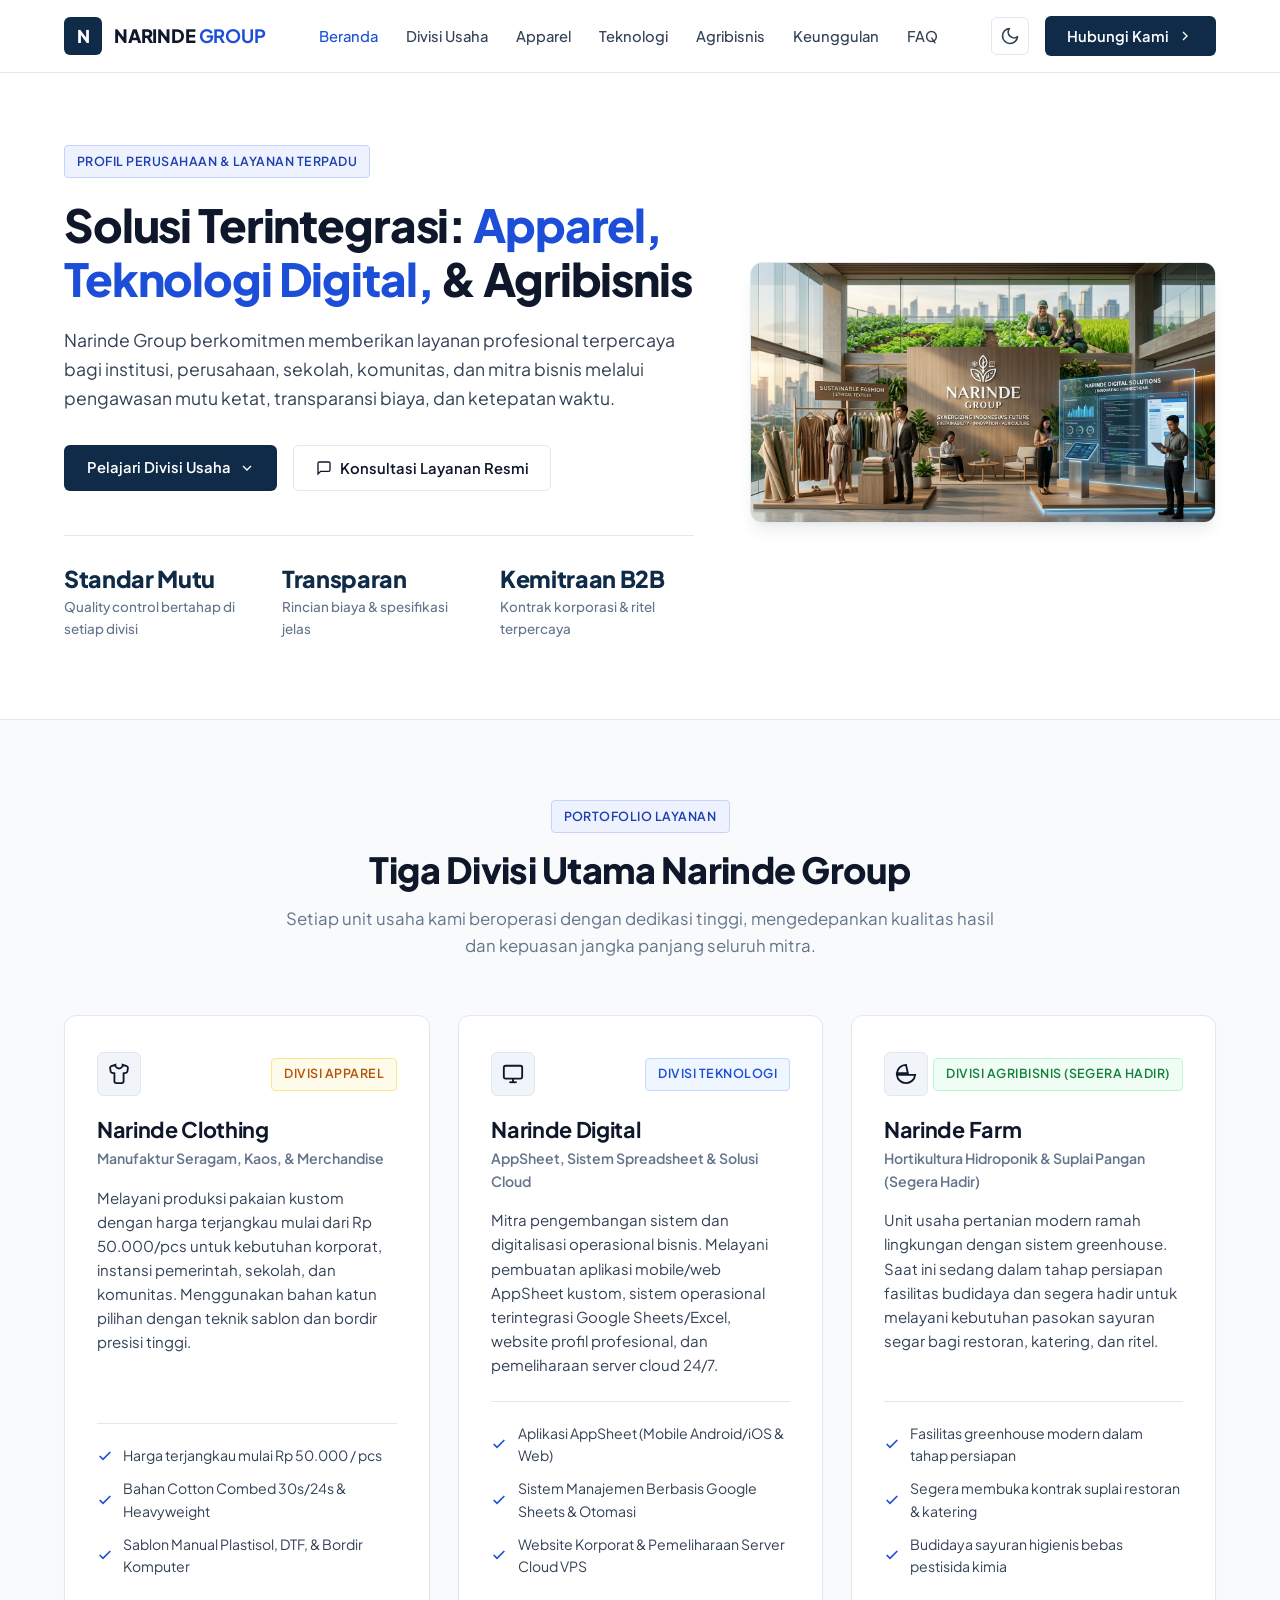
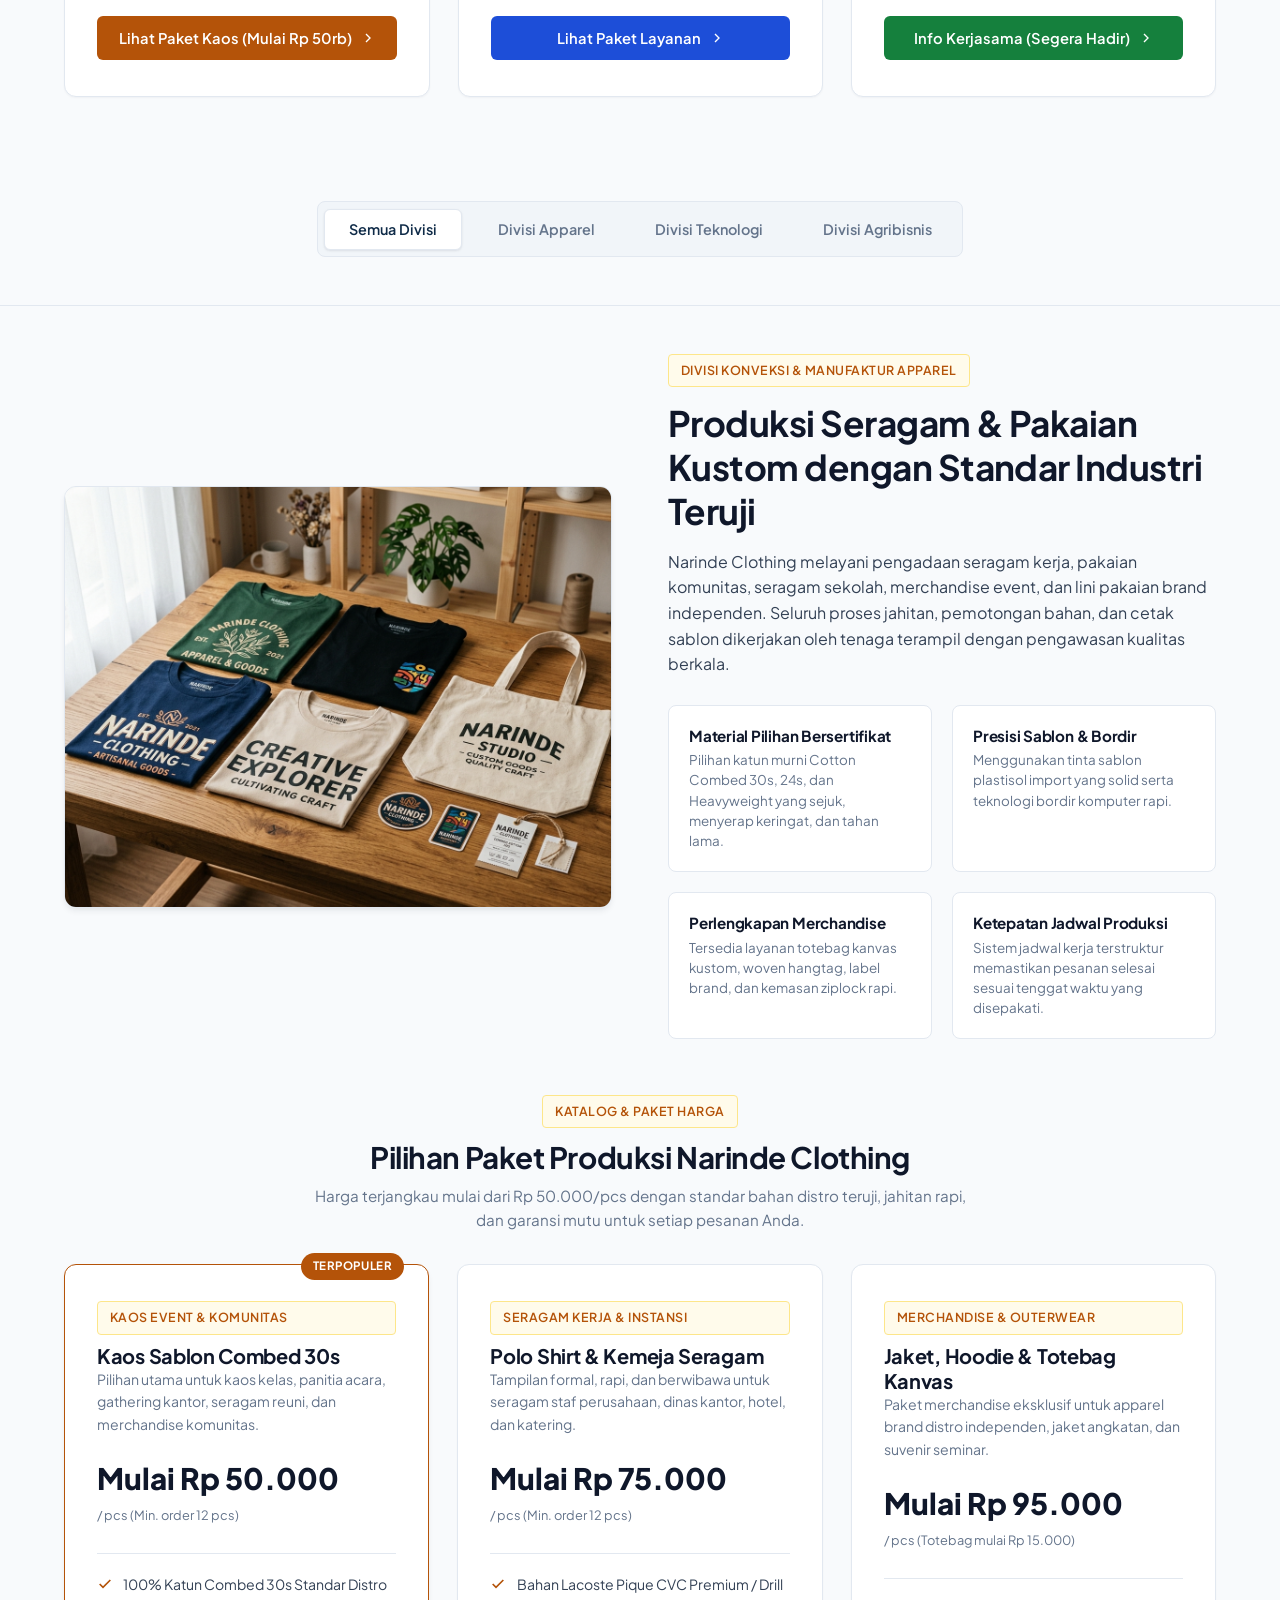
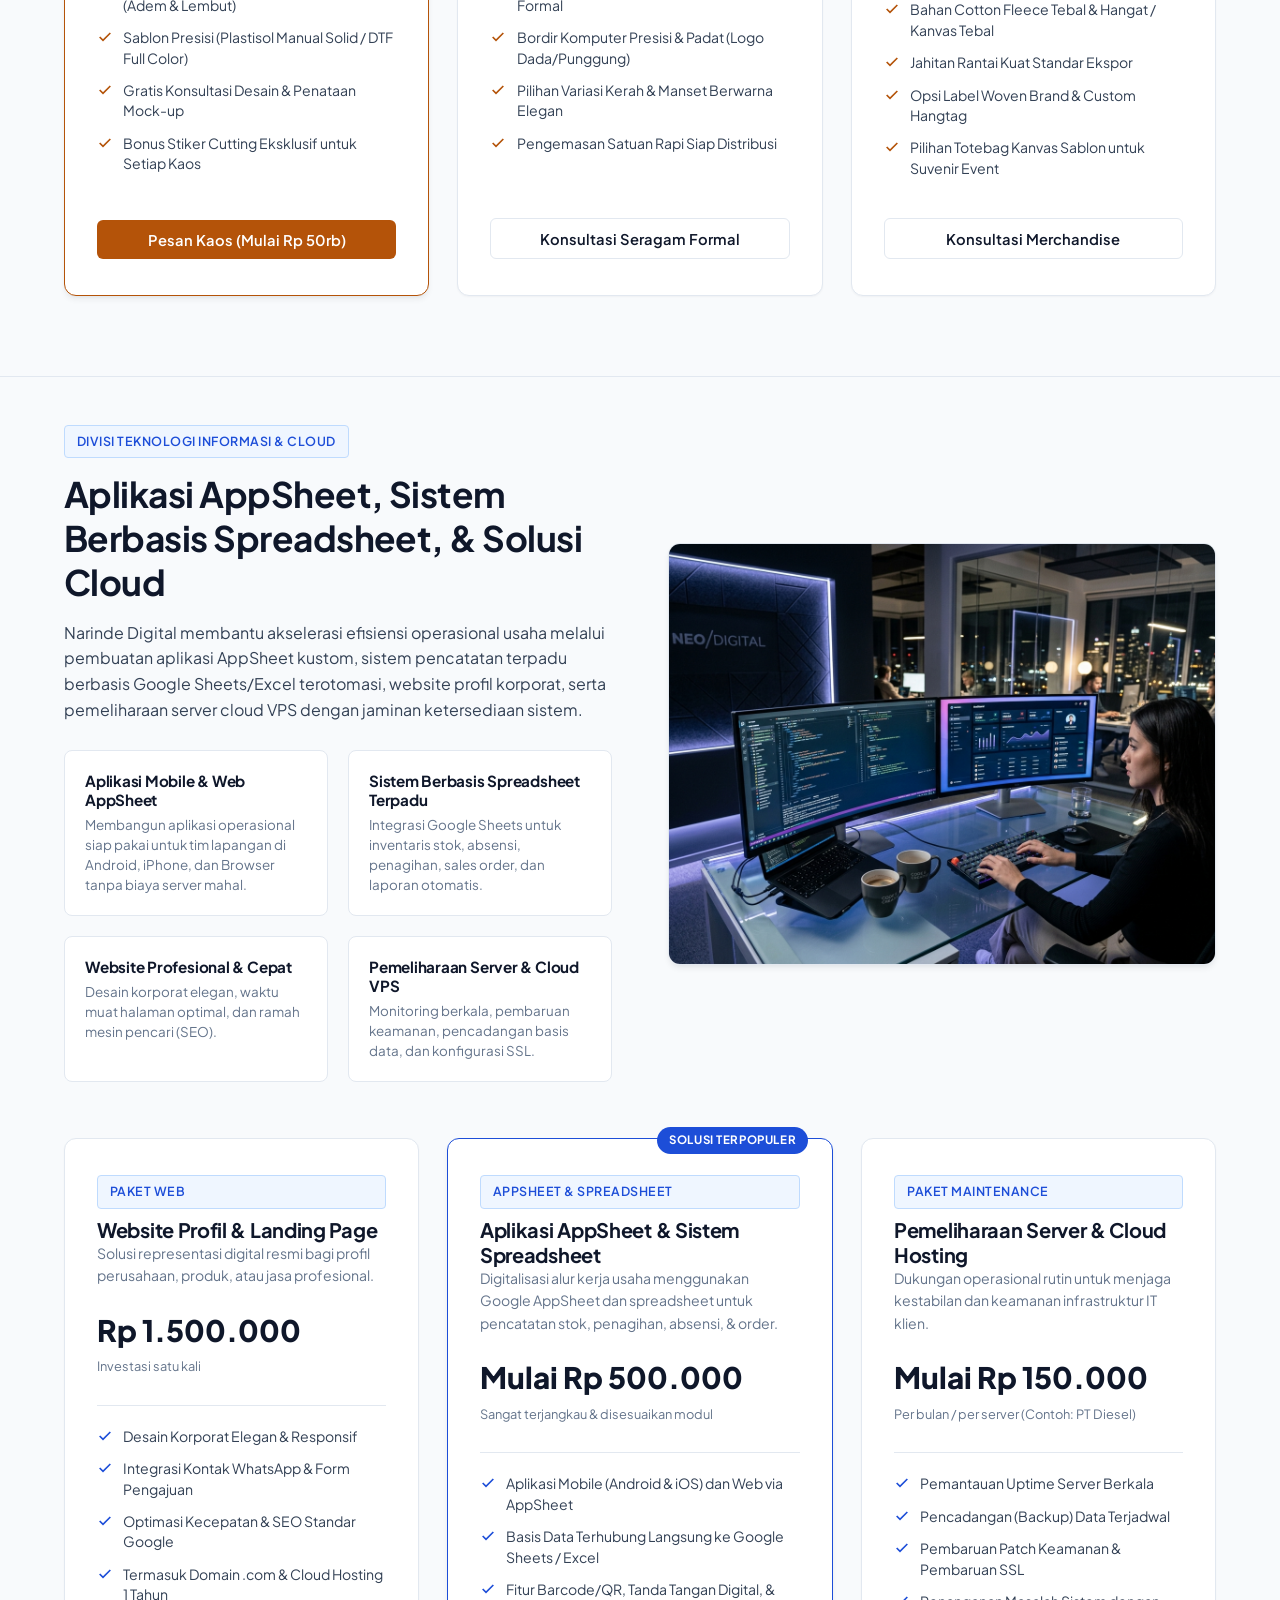
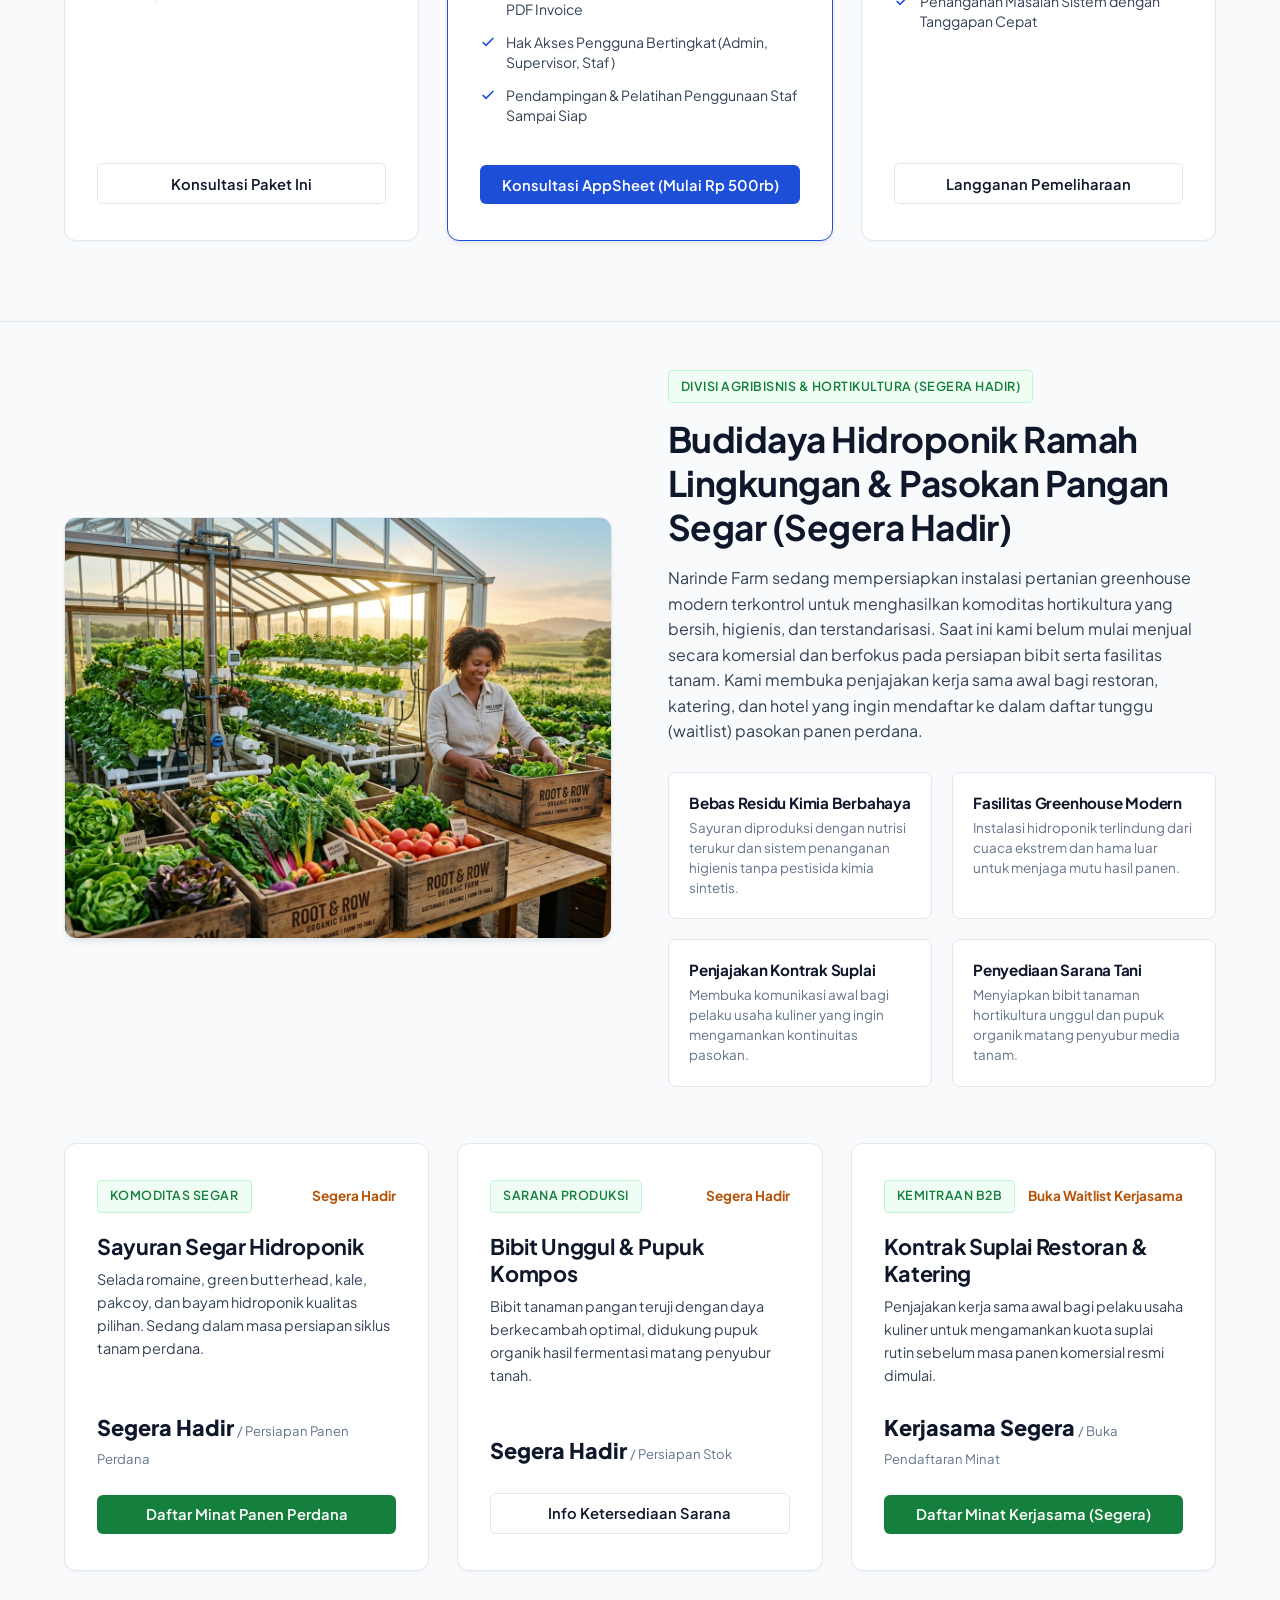
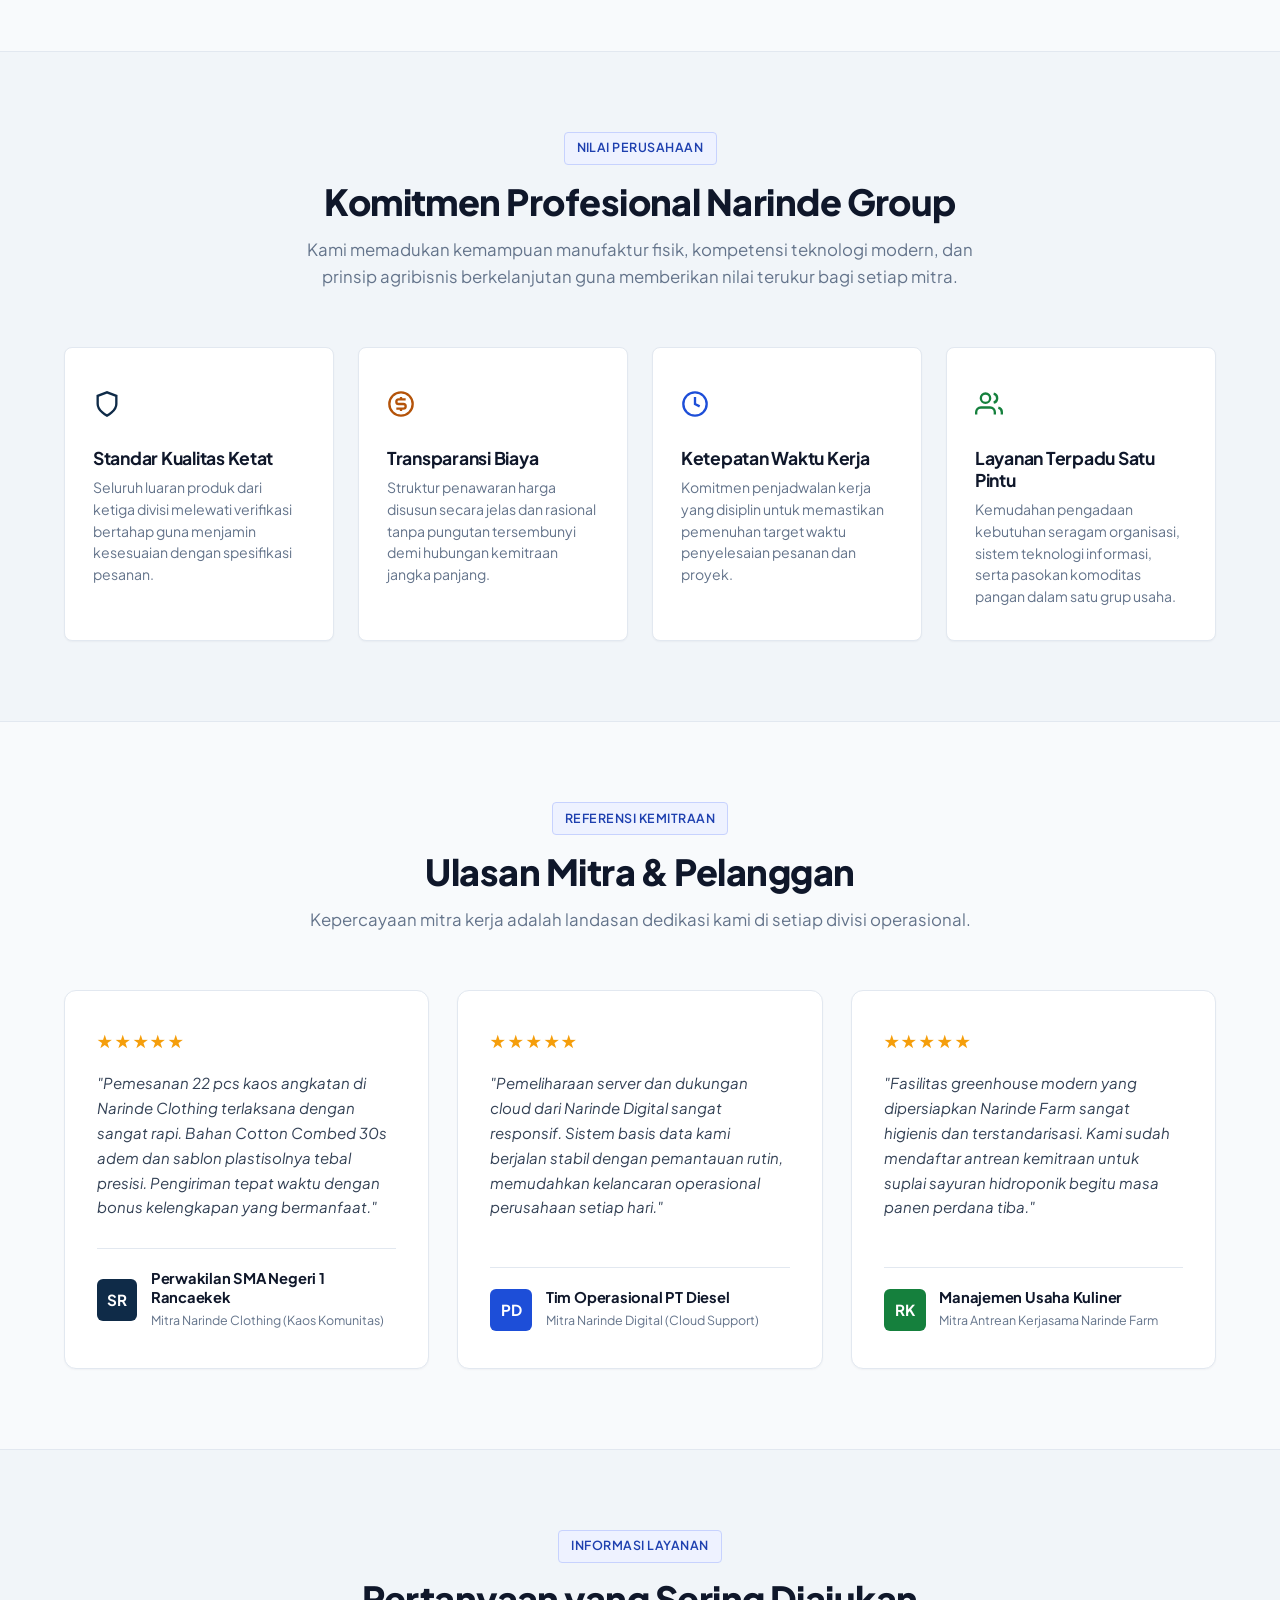
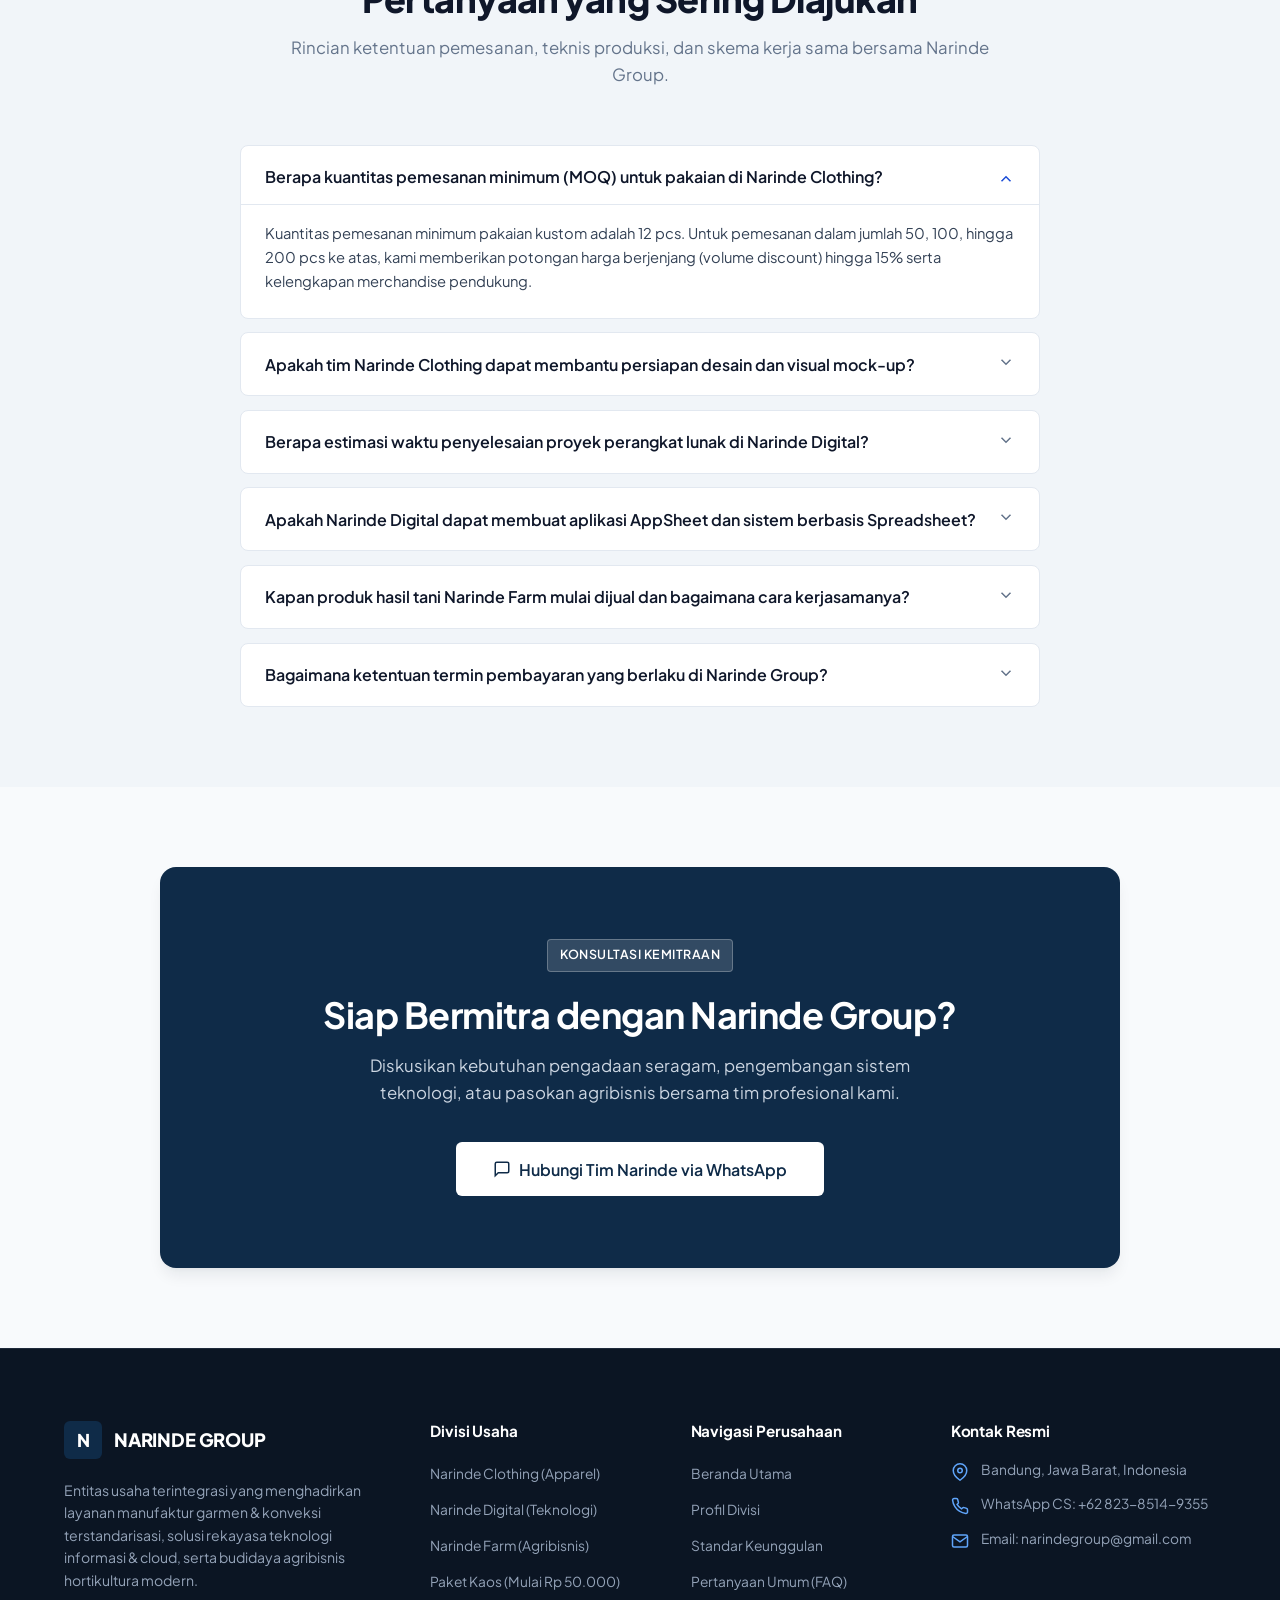
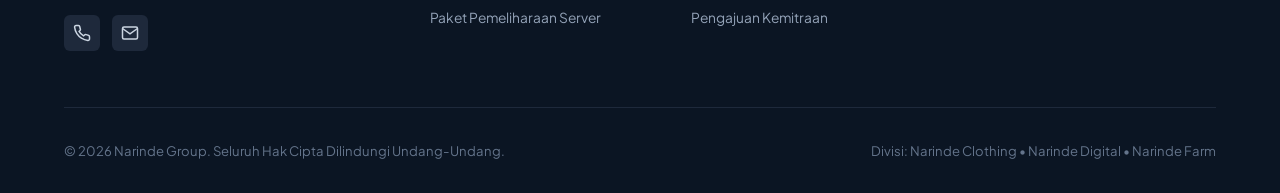
==== index.html @ 4ddf11f2 "feat: initial commit landing page Narinde Group" ====
<!DOCTYPE html>
<html lang="id" data-theme="light">
<head>
  <meta charset="UTF-8">
  <meta name="viewport" content="width=device-width, initial-scale=1.0">
  <title>Narinde Group | Solusi Terpadu Apparel, Teknologi Digital, & Agribisnis</title>
  
  <!-- SEO & OpenGraph Meta Tags -->
  <meta name="description" content="Narinde Group - Perusahaan terpadu yang bergerak di bidang manufaktur konveksi & garmen (Narinde Clothing), layanan teknologi informasi & cloud maintenance (Narinde Digital), serta komoditas agribisnis hasil tani berkualitas (Narinde Farm).">
  <meta name="keywords" content="Narinde Group, Narinde Clothing, Narinde Digital, Narinde Farm, Konveksi Bandung, Sablon Kaos, Website Development, Cloud Support, Hasil Tani Organik, Hidroponik">
  <meta name="author" content="Narinde Group">
  <meta property="og:title" content="Narinde Group | Profil Perusahaan & Layanan Terintegrasi">
  <meta property="og:description" content="Standar produksi pakaian kustom terpercaya, solusi teknologi digital handal, dan komoditas hasil tani segar dalam satu ekosistem profesional.">
  <meta property="og:image" content="assets/hero-banner.jpg">
  <meta property="og:type" content="website">

  <!-- Google Fonts: Plus Jakarta Sans -->
  <link rel="preconnect" href="https://fonts.googleapis.com">
  <link rel="preconnect" href="https://fonts.gstatic.com" crossorigin>
  <link href="https://fonts.googleapis.com/css2?family=Plus+Jakarta+Sans:wght@400;500;600;700;800&display=swap" rel="stylesheet">

  <!-- Core Stylesheet -->
  <link rel="stylesheet" href="style.css">
</head>
<body>

  <!-- ================= NAVBAR ================= -->
  <header class="navbar" id="navbar">
    <div class="container navbar-container">
      <a href="#hero" class="brand-logo" id="nav-brand">
        <div class="brand-icon">N</div>
        <span>NARINDE <span>GROUP</span></span>
      </a>

      <nav>
        <ul class="nav-links" id="navLinks">
          <li><a href="#hero" class="nav-link active">Beranda</a></li>
          <li><a href="#pillars" class="nav-link">Divisi Usaha</a></li>
          <li><a href="#section-clothing" class="nav-link">Apparel</a></li>
          <li><a href="#section-digital" class="nav-link">Teknologi</a></li>
          <li><a href="#section-farm" class="nav-link">Agribisnis</a></li>
          <li><a href="#why-us" class="nav-link">Keunggulan</a></li>
          <li><a href="#faq" class="nav-link">FAQ</a></li>
        </ul>
      </nav>

      <div class="nav-actions">
        <button class="theme-toggle-btn" id="themeToggleBtn" aria-label="Toggle Theme" title="Ganti Tema Tampilan">
          <svg width="18" height="18" viewBox="0 0 24 24" fill="none" stroke="currentColor" stroke-width="2" stroke-linecap="round" stroke-linejoin="round"><path d="M21 12.79A9 9 0 1 1 11.21 3 7 7 0 0 0 21 12.79z"/></svg>
        </button>
        <button class="btn btn-primary btn-open-inquiry" data-division="all" id="btnNavInquiry">
          <span>Hubungi Kami</span>
          <svg width="16" height="16" viewBox="0 0 24 24" fill="none" stroke="currentColor" stroke-width="2"><polyline points="9 18 15 12 9 6"/></svg>
        </button>
        <button class="mobile-toggle" id="mobileToggle" aria-label="Menu Mobile">
          <svg width="24" height="24" viewBox="0 0 24 24" fill="none" stroke="currentColor" stroke-width="2"><line x1="3" y1="12" x2="21" y2="12"/><line x1="3" y1="6" x2="21" y2="6"/><line x1="3" y1="18" x2="21" y2="18"/></svg>
        </button>
      </div>
    </div>
  </header>

  <!-- ================= HERO SECTION ================= -->
  <section class="hero" id="hero">
    <div class="container hero-grid">
      <div class="hero-content">
        <div class="hero-badge-wrap">
          <span class="badge badge-primary">
            Profil Perusahaan & Layanan Terpadu
          </span>
        </div>
        <h1 class="hero-title">
          Solusi Terintegrasi: <span>Apparel, Teknologi Digital,</span> & Agribisnis
        </h1>
        <p class="hero-desc">
          Narinde Group berkomitmen memberikan layanan profesional terpercaya bagi institusi, perusahaan, sekolah, komunitas, dan mitra bisnis melalui pengawasan mutu ketat, transparansi biaya, dan ketepatan waktu.
        </p>

        <div class="hero-cta-group">
          <a href="#pillars" class="btn btn-primary" id="btnHeroExplore">
            <span>Pelajari Divisi Usaha</span>
            <svg width="16" height="16" viewBox="0 0 24 24" fill="none" stroke="currentColor" stroke-width="2"><polyline points="6 9 12 15 18 9"/></svg>
          </a>
          <button class="btn btn-outline btn-open-inquiry" data-division="all" id="btnHeroConsult">
            <svg width="16" height="16" viewBox="0 0 24 24" fill="none" stroke="currentColor" stroke-width="2"><path d="M21 15a2 2 0 0 1-2 2H7l-4 4V5a2 2 0 0 1 2-2h14a2 2 0 0 1 2 2z"/></svg>
            <span>Konsultasi Layanan Resmi</span>
          </button>
        </div>

        <div class="hero-stats">
          <div class="stat-item">
            <h4>Standar Mutu</h4>
            <p>Quality control bertahap di setiap divisi</p>
          </div>
          <div class="stat-item">
            <h4>Transparan</h4>
            <p>Rincian biaya & spesifikasi jelas</p>
          </div>
          <div class="stat-item">
            <h4>Kemitraan B2B</h4>
            <p>Kontrak korporasi & ritel terpercaya</p>
          </div>
        </div>
      </div>

      <div class="hero-media">
        <div class="hero-image-card">
          <img src="assets/hero-banner.jpg" alt="Narinde Group Unified Enterprise" loading="eager" id="heroBannerImg">
        </div>
      </div>
    </div>
  </section>

  <!-- ================= 3 PILLARS OVERVIEW ================= -->
  <section class="section" id="pillars">
    <div class="container">
      <div class="section-header">
        <div class="section-tag">
          <span class="badge badge-primary">Portofolio Layanan</span>
        </div>
        <h2 class="section-title">Tiga Divisi Utama Narinde Group</h2>
        <p class="section-desc">
          Setiap unit usaha kami beroperasi dengan dedikasi tinggi, mengedepankan kualitas hasil dan kepuasan jangka panjang seluruh mitra.
        </p>
      </div>

      <div class="pillars-grid">
        <!-- 1. Clothing -->
        <div class="pillar-card card-clothing">
          <div class="pillar-header">
            <div class="pillar-icon-box">
              <svg width="22" height="22" viewBox="0 0 24 24" fill="none" stroke="currentColor" stroke-width="2"><path d="M20.38 3.46L16 2a4 4 0 0 1-8 0L3.62 3.46a2 2 0 0 0-1.34 2.23l.58 3.5a2 2 0 0 0 1.63 1.66L7 11.3V20a2 2 0 0 0 2 2h6a2 2 0 0 0 2-2v-8.7l2.51-.45a2 2 0 0 0 1.63-1.66l.58-3.5a2 2 0 0 0-1.34-2.23z"/></svg>
            </div>
            <span class="badge badge-clothing">Divisi Apparel</span>
          </div>
          <h3 class="pillar-title">Narinde Clothing</h3>
          <p class="pillar-tagline">Manufaktur Seragam, Kaos, & Merchandise</p>
          <p class="pillar-desc">
            Melayani produksi pakaian kustom dengan harga terjangkau mulai dari Rp 50.000/pcs untuk kebutuhan korporat, instansi pemerintah, sekolah, dan komunitas. Menggunakan bahan katun pilihan dengan teknik sablon dan bordir presisi tinggi.
          </p>
          <ul class="pillar-highlights">
            <li>
              <svg width="16" height="16" viewBox="0 0 24 24" fill="none" stroke="currentColor" stroke-width="2.5"><polyline points="20 6 9 17 4 12"/></svg>
              <span>Harga terjangkau mulai Rp 50.000 / pcs</span>
            </li>
            <li>
              <svg width="16" height="16" viewBox="0 0 24 24" fill="none" stroke="currentColor" stroke-width="2.5"><polyline points="20 6 9 17 4 12"/></svg>
              <span>Bahan Cotton Combed 30s/24s & Heavyweight</span>
            </li>
            <li>
              <svg width="16" height="16" viewBox="0 0 24 24" fill="none" stroke="currentColor" stroke-width="2.5"><polyline points="20 6 9 17 4 12"/></svg>
              <span>Sablon Manual Plastisol, DTF, & Bordir Komputer</span>
            </li>
          </ul>
          <a href="#section-clothing" class="btn btn-clothing">
            <span>Lihat Paket Kaos (Mulai Rp 50rb)</span>
            <svg width="16" height="16" viewBox="0 0 24 24" fill="none" stroke="currentColor" stroke-width="2"><polyline points="9 18 15 12 9 6"/></svg>
          </a>
        </div>

        <!-- 2. Digital -->
        <div class="pillar-card card-digital">
          <div class="pillar-header">
            <div class="pillar-icon-box">
              <svg width="22" height="22" viewBox="0 0 24 24" fill="none" stroke="currentColor" stroke-width="2"><rect x="2" y="3" width="20" height="14" rx="2" ry="2"/><line x1="8" y1="21" x2="16" y2="21"/><line x1="12" y1="17" x2="12" y2="21"/></svg>
            </div>
            <span class="badge badge-digital">Divisi Teknologi</span>
          </div>
          <h3 class="pillar-title">Narinde Digital</h3>
          <p class="pillar-tagline">AppSheet, Sistem Spreadsheet & Solusi Cloud</p>
          <p class="pillar-desc">
            Mitra pengembangan sistem dan digitalisasi operasional bisnis. Melayani pembuatan aplikasi mobile/web AppSheet kustom, sistem operasional terintegrasi Google Sheets/Excel, website profil profesional, dan pemeliharaan server cloud 24/7.
          </p>
          <ul class="pillar-highlights">
            <li>
              <svg width="16" height="16" viewBox="0 0 24 24" fill="none" stroke="currentColor" stroke-width="2.5"><polyline points="20 6 9 17 4 12"/></svg>
              <span>Aplikasi AppSheet (Mobile Android/iOS & Web)</span>
            </li>
            <li>
              <svg width="16" height="16" viewBox="0 0 24 24" fill="none" stroke="currentColor" stroke-width="2.5"><polyline points="20 6 9 17 4 12"/></svg>
              <span>Sistem Manajemen Berbasis Google Sheets & Otomasi</span>
            </li>
            <li>
              <svg width="16" height="16" viewBox="0 0 24 24" fill="none" stroke="currentColor" stroke-width="2.5"><polyline points="20 6 9 17 4 12"/></svg>
              <span>Website Korporat & Pemeliharaan Server Cloud VPS</span>
            </li>
          </ul>
          <a href="#section-digital" class="btn btn-digital">
            <span>Lihat Paket Layanan</span>
            <svg width="16" height="16" viewBox="0 0 24 24" fill="none" stroke="currentColor" stroke-width="2"><polyline points="9 18 15 12 9 6"/></svg>
          </a>
        </div>

        <!-- 3. Farm -->
        <div class="pillar-card card-farm">
          <div class="pillar-header">
            <div class="pillar-icon-box">
              <svg width="22" height="22" viewBox="0 0 24 24" fill="none" stroke="currentColor" stroke-width="2"><path d="M12 2a10 10 0 0 0-9.95 9h11.95L12 2z"/><path d="M2.05 13a10 10 0 0 0 19.9 0H2.05z"/></svg>
            </div>
            <span class="badge badge-farm">Divisi Agribisnis (Segera Hadir)</span>
          </div>
          <h3 class="pillar-title">Narinde Farm</h3>
          <p class="pillar-tagline">Hortikultura Hidroponik & Suplai Pangan (Segera Hadir)</p>
          <p class="pillar-desc">
            Unit usaha pertanian modern ramah lingkungan dengan sistem greenhouse. Saat ini sedang dalam tahap persiapan fasilitas budidaya dan segera hadir untuk melayani kebutuhan pasokan sayuran segar bagi restoran, katering, dan ritel.
          </p>
          <ul class="pillar-highlights">
            <li>
              <svg width="16" height="16" viewBox="0 0 24 24" fill="none" stroke="currentColor" stroke-width="2.5"><polyline points="20 6 9 17 4 12"/></svg>
              <span>Fasilitas greenhouse modern dalam tahap persiapan</span>
            </li>
            <li>
              <svg width="16" height="16" viewBox="0 0 24 24" fill="none" stroke="currentColor" stroke-width="2.5"><polyline points="20 6 9 17 4 12"/></svg>
              <span>Segera membuka kontrak suplai restoran & katering</span>
            </li>
            <li>
              <svg width="16" height="16" viewBox="0 0 24 24" fill="none" stroke="currentColor" stroke-width="2.5"><polyline points="20 6 9 17 4 12"/></svg>
              <span>Budidaya sayuran higienis bebas pestisida kimia</span>
            </li>
          </ul>
          <a href="#section-farm" class="btn btn-farm">
            <span>Info Kerjasama (Segera Hadir)</span>
            <svg width="16" height="16" viewBox="0 0 24 24" fill="none" stroke="currentColor" stroke-width="2"><polyline points="9 18 15 12 9 6"/></svg>
          </a>
        </div>
      </div>
    </div>
  </section>

  <!-- ================= DIVISION TABS ================= -->
  <div class="container">
    <div class="tabs-control">
      <button class="tab-btn active" data-target="all">
        Semua Divisi
      </button>
      <button class="tab-btn" data-target="clothing">
        Divisi Apparel
      </button>
      <button class="tab-btn" data-target="digital">
        Divisi Teknologi
      </button>
      <button class="tab-btn" data-target="farm">
        Divisi Agribisnis
      </button>
    </div>
  </div>

  <!-- ================= 1. DETAIL NARINDE CLOTHING ================= -->
  <section class="division-section" id="section-clothing">
    <div class="container">
      <div class="division-grid">
        <div class="division-visual">
          <img src="assets/clothing-showcase.jpg" alt="Workshop Produksi Narinde Clothing" id="clothingShowcaseImg">
        </div>

        <div class="division-text">
          <span class="badge badge-clothing">Divisi Konveksi & Manufaktur Apparel</span>
          <h2>Produksi Seragam & Pakaian Kustom dengan Standar Industri Teruji</h2>
          <p>
            Narinde Clothing melayani pengadaan seragam kerja, pakaian komunitas, seragam sekolah, merchandise event, dan lini pakaian brand independen. Seluruh proses jahitan, pemotongan bahan, dan cetak sablon dikerjakan oleh tenaga terampil dengan pengawasan kualitas berkala.
          </p>

          <div class="feature-list">
            <div class="feature-box">
              <h5>Material Pilihan Bersertifikat</h5>
              <p>Pilihan katun murni Cotton Combed 30s, 24s, dan Heavyweight yang sejuk, menyerap keringat, dan tahan lama.</p>
            </div>
            <div class="feature-box">
              <h5>Presisi Sablon & Bordir</h5>
              <p>Menggunakan tinta sablon plastisol import yang solid serta teknologi bordir komputer rapi.</p>
            </div>
            <div class="feature-box">
              <h5>Perlengkapan Merchandise</h5>
              <p>Tersedia layanan totebag kanvas kustom, woven hangtag, label brand, dan kemasan ziplock rapi.</p>
            </div>
            <div class="feature-box">
              <h5>Ketepatan Jadwal Produksi</h5>
              <p>Sistem jadwal kerja terstruktur memastikan pesanan selesai sesuai tenggat waktu yang disepakati.</p>
            </div>
          </div>
        </div>
      </div>

      <!-- CLOTHING PACKAGES (STARTING FROM 50RB) -->
      <div style="text-align: center; max-width: 680px; margin: 3rem auto 2rem;">
        <span class="badge badge-clothing">Katalog & Paket Harga</span>
        <h3 style="font-size: 1.85rem; margin: 0.65rem 0 0.5rem;">Pilihan Paket Produksi Narinde Clothing</h3>
        <p style="color: var(--text-muted); font-size: 0.95rem;">
          Harga terjangkau mulai dari Rp 50.000/pcs dengan standar bahan distro teruji, jahitan rapi, dan garansi mutu untuk setiap pesanan Anda.
        </p>
      </div>

      <div class="clothing-grid">
        <!-- Paket 1: Kaos Sablon Acara & Komunitas (MULAI 50RB) -->
        <div class="clothing-card popular">
          <div class="clothing-tag">Terpopuler</div>
          <span class="badge badge-clothing">Kaos Event & Komunitas</span>
          <h4 style="font-size: 1.25rem; margin-top: 0.5rem;">Kaos Sablon Combed 30s</h4>
          <p style="font-size: 0.88rem; color: var(--text-muted);">Pilihan utama untuk kaos kelas, panitia acara, gathering kantor, seragam reuni, dan merchandise komunitas.</p>
          <div class="clothing-price">Mulai Rp 50.000</div>
          <span style="font-size: 0.8rem; color: var(--text-muted);">/ pcs (Min. order 12 pcs)</span>
          <ul>
            <li><svg width="16" height="16" viewBox="0 0 24 24" fill="none" stroke="currentColor" stroke-width="2.5"><polyline points="20 6 9 17 4 12"/></svg> 100% Katun Combed 30s Standar Distro (Adem & Lembut)</li>
            <li><svg width="16" height="16" viewBox="0 0 24 24" fill="none" stroke="currentColor" stroke-width="2.5"><polyline points="20 6 9 17 4 12"/></svg> Sablon Presisi (Plastisol Manual Solid / DTF Full Color)</li>
            <li><svg width="16" height="16" viewBox="0 0 24 24" fill="none" stroke="currentColor" stroke-width="2.5"><polyline points="20 6 9 17 4 12"/></svg> Gratis Konsultasi Desain & Penataan Mock-up</li>
            <li><svg width="16" height="16" viewBox="0 0 24 24" fill="none" stroke="currentColor" stroke-width="2.5"><polyline points="20 6 9 17 4 12"/></svg> Bonus Stiker Cutting Eksklusif untuk Setiap Kaos</li>
          </ul>
          <button class="btn btn-clothing btn-open-inquiry" data-division="clothing" style="width: 100%;">
            <span>Pesan Kaos (Mulai Rp 50rb)</span>
          </button>
        </div>

        <!-- Paket 2: Polo Shirt & Kemeja Seragam Formal -->
        <div class="clothing-card">
          <span class="badge badge-clothing">Seragam Kerja & Instansi</span>
          <h4 style="font-size: 1.25rem; margin-top: 0.5rem;">Polo Shirt & Kemeja Seragam</h4>
          <p style="font-size: 0.88rem; color: var(--text-muted);">Tampilan formal, rapi, dan berwibawa untuk seragam staf perusahaan, dinas kantor, hotel, dan katering.</p>
          <div class="clothing-price">Mulai Rp 75.000</div>
          <span style="font-size: 0.8rem; color: var(--text-muted);">/ pcs (Min. order 12 pcs)</span>
          <ul>
            <li><svg width="16" height="16" viewBox="0 0 24 24" fill="none" stroke="currentColor" stroke-width="2.5"><polyline points="20 6 9 17 4 12"/></svg> Bahan Lacoste Pique CVC Premium / Drill Formal</li>
            <li><svg width="16" height="16" viewBox="0 0 24 24" fill="none" stroke="currentColor" stroke-width="2.5"><polyline points="20 6 9 17 4 12"/></svg> Bordir Komputer Presisi & Padat (Logo Dada/Punggung)</li>
            <li><svg width="16" height="16" viewBox="0 0 24 24" fill="none" stroke="currentColor" stroke-width="2.5"><polyline points="20 6 9 17 4 12"/></svg> Pilihan Variasi Kerah & Manset Berwarna Elegan</li>
            <li><svg width="16" height="16" viewBox="0 0 24 24" fill="none" stroke="currentColor" stroke-width="2.5"><polyline points="20 6 9 17 4 12"/></svg> Pengemasan Satuan Rapi Siap Distribusi</li>
          </ul>
          <button class="btn btn-outline btn-open-inquiry" data-division="clothing" style="width: 100%;">
            <span>Konsultasi Seragam Formal</span>
          </button>
        </div>

        <!-- Paket 3: Outerwear, Hoodie & Totebag Kanvas -->
        <div class="clothing-card">
          <span class="badge badge-clothing">Merchandise & Outerwear</span>
          <h4 style="font-size: 1.25rem; margin-top: 0.5rem;">Jaket, Hoodie & Totebag Kanvas</h4>
          <p style="font-size: 0.88rem; color: var(--text-muted);">Paket merchandise eksklusif untuk apparel brand distro independen, jaket angkatan, dan suvenir seminar.</p>
          <div class="clothing-price">Mulai Rp 95.000</div>
          <span style="font-size: 0.8rem; color: var(--text-muted);">/ pcs (Totebag mulai Rp 15.000)</span>
          <ul>
            <li><svg width="16" height="16" viewBox="0 0 24 24" fill="none" stroke="currentColor" stroke-width="2.5"><polyline points="20 6 9 17 4 12"/></svg> Bahan Cotton Fleece Tebal & Hangat / Kanvas Tebal</li>
            <li><svg width="16" height="16" viewBox="0 0 24 24" fill="none" stroke="currentColor" stroke-width="2.5"><polyline points="20 6 9 17 4 12"/></svg> Jahitan Rantai Kuat Standar Ekspor</li>
            <li><svg width="16" height="16" viewBox="0 0 24 24" fill="none" stroke="currentColor" stroke-width="2.5"><polyline points="20 6 9 17 4 12"/></svg> Opsi Label Woven Brand & Custom Hangtag</li>
            <li><svg width="16" height="16" viewBox="0 0 24 24" fill="none" stroke="currentColor" stroke-width="2.5"><polyline points="20 6 9 17 4 12"/></svg> Pilihan Totebag Kanvas Sablon untuk Suvenir Event</li>
          </ul>
          <button class="btn btn-outline btn-open-inquiry" data-division="clothing" style="width: 100%;">
            <span>Konsultasi Merchandise</span>
          </button>
        </div>
      </div>
    </div>
  </section>

  <!-- ================= 2. DETAIL NARINDE DIGITAL ================= -->
  <section class="division-section" id="section-digital">
    <div class="container">
      <div class="division-grid reverse">
        <div class="division-visual">
          <img src="assets/digital-showcase.jpg" alt="Infrastruktur dan Rekayasa Perangkat Lunak Narinde Digital" id="digitalShowcaseImg">
        </div>

        <div class="division-text">
          <span class="badge badge-digital">Divisi Teknologi Informasi & Cloud</span>
          <h2>Aplikasi AppSheet, Sistem Berbasis Spreadsheet, & Solusi Cloud</h2>
          <p>
            Narinde Digital membantu akselerasi efisiensi operasional usaha melalui pembuatan aplikasi AppSheet kustom, sistem pencatatan terpadu berbasis Google Sheets/Excel terotomasi, website profil korporat, serta pemeliharaan server cloud VPS dengan jaminan ketersediaan sistem.
          </p>

          <div class="feature-list">
            <div class="feature-box">
              <h5>Aplikasi Mobile & Web AppSheet</h5>
              <p>Membangun aplikasi operasional siap pakai untuk tim lapangan di Android, iPhone, dan Browser tanpa biaya server mahal.</p>
            </div>
            <div class="feature-box">
              <h5>Sistem Berbasis Spreadsheet Terpadu</h5>
              <p>Integrasi Google Sheets untuk inventaris stok, absensi, penagihan, sales order, dan laporan otomatis.</p>
            </div>
            <div class="feature-box">
              <h5>Website Profesional & Cepat</h5>
              <p>Desain korporat elegan, waktu muat halaman optimal, dan ramah mesin pencari (SEO).</p>
            </div>
            <div class="feature-box">
              <h5>Pemeliharaan Server & Cloud VPS</h5>
              <p>Monitoring berkala, pembaruan keamanan, pencadangan basis data, dan konfigurasi SSL.</p>
            </div>
          </div>
        </div>
      </div>

      <!-- DIGITAL PACKAGES -->
      <div class="digital-grid">
        <div class="digital-card">
          <span class="badge badge-digital">Paket Web</span>
          <h4 style="font-size: 1.25rem; margin-top: 0.5rem;">Website Profil & Landing Page</h4>
          <p style="font-size: 0.88rem; color: var(--text-muted);">Solusi representasi digital resmi bagi profil perusahaan, produk, atau jasa profesional.</p>
          <div class="digital-price">Rp 1.500.000</div>
          <span style="font-size: 0.8rem; color: var(--text-muted);">Investasi satu kali</span>
          <ul>
            <li><svg width="16" height="16" viewBox="0 0 24 24" fill="none" stroke="currentColor" stroke-width="2.5"><polyline points="20 6 9 17 4 12"/></svg> Desain Korporat Elegan & Responsif</li>
            <li><svg width="16" height="16" viewBox="0 0 24 24" fill="none" stroke="currentColor" stroke-width="2.5"><polyline points="20 6 9 17 4 12"/></svg> Integrasi Kontak WhatsApp & Form Pengajuan</li>
            <li><svg width="16" height="16" viewBox="0 0 24 24" fill="none" stroke="currentColor" stroke-width="2.5"><polyline points="20 6 9 17 4 12"/></svg> Optimasi Kecepatan & SEO Standar Google</li>
            <li><svg width="16" height="16" viewBox="0 0 24 24" fill="none" stroke="currentColor" stroke-width="2.5"><polyline points="20 6 9 17 4 12"/></svg> Termasuk Domain .com & Cloud Hosting 1 Tahun</li>
          </ul>
          <button class="btn btn-outline btn-open-inquiry" data-division="digital" style="width: 100%;">
            <span>Konsultasi Paket Ini</span>
          </button>
        </div>

        <div class="digital-card popular">
          <div class="digital-tag">Solusi Terpopuler</div>
          <span class="badge badge-digital">AppSheet & Spreadsheet</span>
          <h4 style="font-size: 1.25rem; margin-top: 0.5rem;">Aplikasi AppSheet & Sistem Spreadsheet</h4>
          <p style="font-size: 0.88rem; color: var(--text-muted);">Digitalisasi alur kerja usaha menggunakan Google AppSheet dan spreadsheet untuk pencatatan stok, penagihan, absensi, & order.</p>
          <div class="digital-price">Mulai Rp 500.000</div>
          <span style="font-size: 0.8rem; color: var(--text-muted);">Sangat terjangkau & disesuaikan modul</span>
          <ul>
            <li><svg width="16" height="16" viewBox="0 0 24 24" fill="none" stroke="currentColor" stroke-width="2.5"><polyline points="20 6 9 17 4 12"/></svg> Aplikasi Mobile (Android & iOS) dan Web via AppSheet</li>
            <li><svg width="16" height="16" viewBox="0 0 24 24" fill="none" stroke="currentColor" stroke-width="2.5"><polyline points="20 6 9 17 4 12"/></svg> Basis Data Terhubung Langsung ke Google Sheets / Excel</li>
            <li><svg width="16" height="16" viewBox="0 0 24 24" fill="none" stroke="currentColor" stroke-width="2.5"><polyline points="20 6 9 17 4 12"/></svg> Fitur Barcode/QR, Tanda Tangan Digital, & PDF Invoice</li>
            <li><svg width="16" height="16" viewBox="0 0 24 24" fill="none" stroke="currentColor" stroke-width="2.5"><polyline points="20 6 9 17 4 12"/></svg> Hak Akses Pengguna Bertingkat (Admin, Supervisor, Staf)</li>
            <li><svg width="16" height="16" viewBox="0 0 24 24" fill="none" stroke="currentColor" stroke-width="2.5"><polyline points="20 6 9 17 4 12"/></svg> Pendampingan & Pelatihan Penggunaan Staf Sampai Siap</li>
          </ul>
          <button class="btn btn-digital btn-open-inquiry" data-division="digital" style="width: 100%;">
            <span>Konsultasi AppSheet (Mulai Rp 500rb)</span>
          </button>
        </div>

        <div class="digital-card">
          <span class="badge badge-digital">Paket Maintenance</span>
          <h4 style="font-size: 1.25rem; margin-top: 0.5rem;">Pemeliharaan Server & Cloud Hosting</h4>
          <p style="font-size: 0.88rem; color: var(--text-muted);">Dukungan operasional rutin untuk menjaga kestabilan dan keamanan infrastruktur IT klien.</p>
          <div class="digital-price">Mulai Rp 150.000</div>
          <span style="font-size: 0.8rem; color: var(--text-muted);">Per bulan / per server (Contoh: PT Diesel)</span>
          <ul>
            <li><svg width="16" height="16" viewBox="0 0 24 24" fill="none" stroke="currentColor" stroke-width="2.5"><polyline points="20 6 9 17 4 12"/></svg> Pemantauan Uptime Server Berkala</li>
            <li><svg width="16" height="16" viewBox="0 0 24 24" fill="none" stroke="currentColor" stroke-width="2.5"><polyline points="20 6 9 17 4 12"/></svg> Pencadangan (Backup) Data Terjadwal</li>
            <li><svg width="16" height="16" viewBox="0 0 24 24" fill="none" stroke="currentColor" stroke-width="2.5"><polyline points="20 6 9 17 4 12"/></svg> Pembaruan Patch Keamanan & Pembaruan SSL</li>
            <li><svg width="16" height="16" viewBox="0 0 24 24" fill="none" stroke="currentColor" stroke-width="2.5"><polyline points="20 6 9 17 4 12"/></svg> Penanganan Masalah Sistem dengan Tanggapan Cepat</li>
          </ul>
          <button class="btn btn-outline btn-open-inquiry" data-division="digital" style="width: 100%;">
            <span>Langganan Pemeliharaan</span>
          </button>
        </div>
      </div>
    </div>
  </section>

  <!-- ================= 3. DETAIL NARINDE FARM ================= -->
  <section class="division-section" id="section-farm">
    <div class="container">
      <div class="division-grid">
        <div class="division-visual">
          <img src="assets/farm-showcase.jpg" alt="Instalasi Rumah Kaca Hidroponik Narinde Farm" id="farmShowcaseImg">
        </div>

        <div class="division-text">
          <span class="badge badge-farm">Divisi Agribisnis & Hortikultura (Segera Hadir)</span>
          <h2>Budidaya Hidroponik Ramah Lingkungan & Pasokan Pangan Segar (Segera Hadir)</h2>
          <p>
            Narinde Farm sedang mempersiapkan instalasi pertanian greenhouse modern terkontrol untuk menghasilkan komoditas hortikultura yang bersih, higienis, dan terstandarisasi. Saat ini kami belum mulai menjual secara komersial dan berfokus pada persiapan bibit serta fasilitas tanam. Kami membuka penjajakan kerja sama awal bagi restoran, katering, dan hotel yang ingin mendaftar ke dalam daftar tunggu (waitlist) pasokan panen perdana.
          </p>

          <div class="feature-list">
            <div class="feature-box">
              <h5>Bebas Residu Kimia Berbahaya</h5>
              <p>Sayuran diproduksi dengan nutrisi terukur dan sistem penanganan higienis tanpa pestisida kimia sintetis.</p>
            </div>
            <div class="feature-box">
              <h5>Fasilitas Greenhouse Modern</h5>
              <p>Instalasi hidroponik terlindung dari cuaca ekstrem dan hama luar untuk menjaga mutu hasil panen.</p>
            </div>
            <div class="feature-box">
              <h5>Penjajakan Kontrak Suplai</h5>
              <p>Membuka komunikasi awal bagi pelaku usaha kuliner yang ingin mengamankan kontinuitas pasokan.</p>
            </div>
            <div class="feature-box">
              <h5>Penyediaan Sarana Tani</h5>
              <p>Menyiapkan bibit tanaman hortikultura unggul dan pupuk organik matang penyubur media tanam.</p>
            </div>
          </div>
        </div>
      </div>

      <!-- FARM CATALOG -->
      <div class="farm-grid">
        <div class="farm-product-card">
          <div class="farm-badge-row">
            <span class="badge badge-farm">Komoditas Segar</span>
            <span style="color: #b45309; font-weight: 700; font-size: 0.85rem;">Segera Hadir</span>
          </div>
          <h4 class="farm-title">Sayuran Segar Hidroponik</h4>
          <p class="farm-desc">Selada romaine, green butterhead, kale, pakcoy, dan bayam hidroponik kualitas pilihan. Sedang dalam masa persiapan siklus tanam perdana.</p>
          <div style="margin-bottom: 1.5rem;">
            <span style="font-size: 1.35rem; font-weight: 800; color: var(--text-primary);">Segera Hadir</span>
            <span style="font-size: 0.82rem; color: var(--text-muted);"> / Persiapan Panen Perdana</span>
          </div>
          <button class="btn btn-farm btn-open-inquiry" data-division="farm" style="width: 100%;">
            <span>Daftar Minat Panen Perdana</span>
          </button>
        </div>

        <div class="farm-product-card">
          <div class="farm-badge-row">
            <span class="badge badge-farm">Sarana Produksi</span>
            <span style="color: #b45309; font-weight: 700; font-size: 0.85rem;">Segera Hadir</span>
          </div>
          <h4 class="farm-title">Bibit Unggul & Pupuk Kompos</h4>
          <p class="farm-desc">Bibit tanaman pangan teruji dengan daya berkecambah optimal, didukung pupuk organik hasil fermentasi matang penyubur tanah.</p>
          <div style="margin-bottom: 1.5rem;">
            <span style="font-size: 1.35rem; font-weight: 800; color: var(--text-primary);">Segera Hadir</span>
            <span style="font-size: 0.82rem; color: var(--text-muted);"> / Persiapan Stok</span>
          </div>
          <button class="btn btn-outline btn-open-inquiry" data-division="farm" style="width: 100%;">
            <span>Info Ketersediaan Sarana</span>
          </button>
        </div>

        <div class="farm-product-card">
          <div class="farm-badge-row">
            <span class="badge badge-farm">Kemitraan B2B</span>
            <span style="color: #b45309; font-weight: 700; font-size: 0.85rem;">Buka Waitlist Kerjasama</span>
          </div>
          <h4 class="farm-title">Kontrak Suplai Restoran & Katering</h4>
          <p class="farm-desc">Penjajakan kerja sama awal bagi pelaku usaha kuliner untuk mengamankan kuota suplai rutin sebelum masa panen komersial resmi dimulai.</p>
          <div style="margin-bottom: 1.5rem;">
            <span style="font-size: 1.35rem; font-weight: 800; color: var(--text-primary);">Kerjasama Segera</span>
            <span style="font-size: 0.82rem; color: var(--text-muted);"> / Buka Pendaftaran Minat</span>
          </div>
          <button class="btn btn-farm btn-open-inquiry" data-division="farm" style="width: 100%;">
            <span>Daftar Minat Kerjasama (Segera)</span>
          </button>
        </div>
      </div>
    </div>
  </section>

  <!-- ================= WHY NARINDE GROUP ================= -->
  <section class="section" id="why-us" style="background-color: var(--bg-surface-alt); border-top: 1px solid var(--border-color);">
    <div class="container">
      <div class="section-header">
        <div class="section-tag">
          <span class="badge badge-primary">Nilai Perusahaan</span>
        </div>
        <h2 class="section-title">Komitmen Profesional Narinde Group</h2>
        <p class="section-desc">
          Kami memadukan kemampuan manufaktur fisik, kompetensi teknologi modern, dan prinsip agribisnis berkelanjutan guna memberikan nilai terukur bagi setiap mitra.
        </p>
      </div>

      <div class="why-grid">
        <div class="why-card">
          <div class="why-icon" style="color: var(--corporate-navy);">
            <svg width="28" height="28" viewBox="0 0 24 24" fill="none" stroke="currentColor" stroke-width="2"><path d="M12 22s8-4 8-10V5l-8-3-8 3v7c0 6 8 10 8 10z"/></svg>
          </div>
          <h4>Standar Kualitas Ketat</h4>
          <p>Seluruh luaran produk dari ketiga divisi melewati verifikasi bertahap guna menjamin kesesuaian dengan spesifikasi pesanan.</p>
        </div>

        <div class="why-card">
          <div class="why-icon" style="color: var(--clothing-primary);">
            <svg width="28" height="28" viewBox="0 0 24 24" fill="none" stroke="currentColor" stroke-width="2"><circle cx="12" cy="12" r="10"/><path d="M16 8h-6a2 2 0 1 0 0 4h4a2 2 0 1 1 0 4H8"/><line x1="12" y1="6" x2="12" y2="8"/><line x1="12" y1="16" x2="12" y2="18"/></svg>
          </div>
          <h4>Transparansi Biaya</h4>
          <p>Struktur penawaran harga disusun secara jelas dan rasional tanpa pungutan tersembunyi demi hubungan kemitraan jangka panjang.</p>
        </div>

        <div class="why-card">
          <div class="why-icon" style="color: var(--digital-primary);">
            <svg width="28" height="28" viewBox="0 0 24 24" fill="none" stroke="currentColor" stroke-width="2"><circle cx="12" cy="12" r="10"/><polyline points="12 6 12 12 16 14"/></svg>
          </div>
          <h4>Ketepatan Waktu Kerja</h4>
          <p>Komitmen penjadwalan kerja yang disiplin untuk memastikan pemenuhan target waktu penyelesaian pesanan dan proyek.</p>
        </div>

        <div class="why-card">
          <div class="why-icon" style="color: var(--farm-primary);">
            <svg width="28" height="28" viewBox="0 0 24 24" fill="none" stroke="currentColor" stroke-width="2"><path d="M17 21v-2a4 4 0 0 0-4-4H5a4 4 0 0 0-4 4v2"/><circle cx="9" cy="7" r="4"/><path d="M23 21v-2a4 4 0 0 0-3-3.87"/><path d="M16 3.13a4 4 0 0 1 0 7.75"/></svg>
          </div>
          <h4>Layanan Terpadu Satu Pintu</h4>
          <p>Kemudahan pengadaan kebutuhan seragam organisasi, sistem teknologi informasi, serta pasokan komoditas pangan dalam satu grup usaha.</p>
        </div>
      </div>
    </div>
  </section>

  <!-- ================= TESTIMONIALS ================= -->
  <section class="section" style="border-top: 1px solid var(--border-color);">
    <div class="container">
      <div class="section-header">
        <div class="section-tag">
          <span class="badge badge-primary">Referensi Kemitraan</span>
        </div>
        <h2 class="section-title">Ulasan Mitra & Pelanggan</h2>
        <p class="section-desc">Kepercayaan mitra kerja adalah landasan dedikasi kami di setiap divisi operasional.</p>
      </div>

      <div class="testimonials-grid">
        <div class="testimonial-card">
          <div class="testimonial-stars">★★★★★</div>
          <p class="testimonial-text">
            "Pemesanan 22 pcs kaos angkatan di Narinde Clothing terlaksana dengan sangat rapi. Bahan Cotton Combed 30s adem dan sablon plastisolnya tebal presisi. Pengiriman tepat waktu dengan bonus kelengkapan yang bermanfaat."
          </p>
          <div class="testimonial-author">
            <div class="author-avatar" style="background-color: var(--corporate-navy);">SR</div>
            <div class="author-info">
              <h6>Perwakilan SMA Negeri 1 Rancaekek</h6>
              <span>Mitra Narinde Clothing (Kaos Komunitas)</span>
            </div>
          </div>
        </div>

        <div class="testimonial-card">
          <div class="testimonial-stars">★★★★★</div>
          <p class="testimonial-text">
            "Pemeliharaan server dan dukungan cloud dari Narinde Digital sangat responsif. Sistem basis data kami berjalan stabil dengan pemantauan rutin, memudahkan kelancaran operasional perusahaan setiap hari."
          </p>
          <div class="testimonial-author">
            <div class="author-avatar" style="background-color: var(--digital-primary);">PD</div>
            <div class="author-info">
              <h6>Tim Operasional PT Diesel</h6>
              <span>Mitra Narinde Digital (Cloud Support)</span>
            </div>
          </div>
        </div>

        <div class="testimonial-card">
          <div class="testimonial-stars">★★★★★</div>
          <p class="testimonial-text">
            "Fasilitas greenhouse modern yang dipersiapkan Narinde Farm sangat higienis dan terstandarisasi. Kami sudah mendaftar antrean kemitraan untuk suplai sayuran hidroponik begitu masa panen perdana tiba."
          </p>
          <div class="testimonial-author">
            <div class="author-avatar" style="background-color: var(--farm-primary);">RK</div>
            <div class="author-info">
              <h6>Manajemen Usaha Kuliner</h6>
              <span>Mitra Antrean Kerjasama Narinde Farm</span>
            </div>
          </div>
        </div>
      </div>
    </div>
  </section>

  <!-- ================= FAQ SECTION ================= -->
  <section class="section" id="faq" style="background-color: var(--bg-surface-alt); border-top: 1px solid var(--border-color);">
    <div class="container">
      <div class="section-header">
        <div class="section-tag">
          <span class="badge badge-primary">Informasi Layanan</span>
        </div>
        <h2 class="section-title">Pertanyaan yang Sering Diajukan</h2>
        <p class="section-desc">Rincian ketentuan pemesanan, teknis produksi, dan skema kerja sama bersama Narinde Group.</p>
      </div>

      <div class="faq-wrap">
        <div class="faq-item open">
          <button class="faq-question">
            <span>Berapa kuantitas pemesanan minimum (MOQ) untuk pakaian di Narinde Clothing?</span>
            <div class="faq-icon">
              <svg width="18" height="18" viewBox="0 0 24 24" fill="none" stroke="currentColor" stroke-width="2"><polyline points="6 9 12 15 18 9"/></svg>
            </div>
          </button>
          <div class="faq-answer">
            Kuantitas pemesanan minimum pakaian kustom adalah 12 pcs. Untuk pemesanan dalam jumlah 50, 100, hingga 200 pcs ke atas, kami memberikan potongan harga berjenjang (volume discount) hingga 15% serta kelengkapan merchandise pendukung.
          </div>
        </div>

        <div class="faq-item">
          <button class="faq-question">
            <span>Apakah tim Narinde Clothing dapat membantu persiapan desain dan visual mock-up?</span>
            <div class="faq-icon">
              <svg width="18" height="18" viewBox="0 0 24 24" fill="none" stroke="currentColor" stroke-width="2"><polyline points="6 9 12 15 18 9"/></svg>
            </div>
          </button>
          <div class="faq-answer">
            Ya. Kami menyediakan layanan konsultasi desain dan perapian mock-up sebelum masuk tahap pemotongan kain dan sablon, memastikan tata letak dan ukuran cetak sesuai ekspektasi pemesan.
          </div>
        </div>

        <div class="faq-item">
          <button class="faq-question">
            <span>Berapa estimasi waktu penyelesaian proyek perangkat lunak di Narinde Digital?</span>
            <div class="faq-icon">
              <svg width="18" height="18" viewBox="0 0 24 24" fill="none" stroke="currentColor" stroke-width="2"><polyline points="6 9 12 15 18 9"/></svg>
            </div>
          </button>
          <div class="faq-answer">
            Pembuatan website profil atau landing page membutuhkan waktu berkisar antara 3 hingga 7 hari kerja setelah materi konten lengkap. Untuk aplikasi AppSheet kustom atau integrasi basis data spreadsheet, estimasi pengerjaan berkisar antara 1 hingga 2 minggu sesuai ruang lingkup modul.
          </div>
        </div>

        <div class="faq-item">
          <button class="faq-question">
            <span>Apakah Narinde Digital dapat membuat aplikasi AppSheet dan sistem berbasis Spreadsheet?</span>
            <div class="faq-icon">
              <svg width="18" height="18" viewBox="0 0 24 24" fill="none" stroke="currentColor" stroke-width="2"><polyline points="6 9 12 15 18 9"/></svg>
            </div>
          </button>
          <div class="faq-answer">
            Bisa sekali! Kami memiliki keahlian khusus membangun aplikasi operasional menggunakan Google AppSheet dan sistem terintegrasi Google Sheets dengan biaya mulai dari Rp 500.000. Solusi ini sangat efektif untuk pencatatan stok gudang, absensi karyawan, penagihan pelanggan, dan pelacakan order penjualan yang dapat diakses langsung oleh staf lapangan dari smartphone (Android & iOS) secara realtime tanpa biaya server mahal.
          </div>
        </div>

        <div class="faq-item">
          <button class="faq-question">
            <span>Kapan produk hasil tani Narinde Farm mulai dijual dan bagaimana cara kerjasamanya?</span>
            <div class="faq-icon">
              <svg width="18" height="18" viewBox="0 0 24 24" fill="none" stroke="currentColor" stroke-width="2"><polyline points="6 9 12 15 18 9"/></svg>
            </div>
          </button>
          <div class="faq-answer">
            Saat ini Narinde Farm masih dalam tahap persiapan fasilitas greenhouse dan siklus tanam perdana (belum mulai menjual secara komersial). Namun, kami sudah membuka pendaftaran minat kerja sama (waitlist) bagi restoran, hotel, atau katering yang ingin mengamankan kuota suplai sayuran hidroponik dengan harga khusus saat panen perdana tiba.
          </div>
        </div>

        <div class="faq-item">
          <button class="faq-question">
            <span>Bagaimana ketentuan termin pembayaran yang berlaku di Narinde Group?</span>
            <div class="faq-icon">
              <svg width="18" height="18" viewBox="0 0 24 24" fill="none" stroke="currentColor" stroke-width="2"><polyline points="6 9 12 15 18 9"/></svg>
            </div>
          </button>
          <div class="faq-answer">
            Kami menerapkan skema pembayaran resmi dan transparan, umumnya melalui sistem Down Payment (DP) 50% saat surat pesanan/proyek disepakati, dan pelunasan 50% setelah proses verifikasi mutu selesai sebelum pengiriman atau serah terima akhir.
          </div>
        </div>
      </div>
    </div>
  </section>

  <!-- ================= FINAL CTA ================= -->
  <section class="section" style="padding-bottom: 5rem;">
    <div class="container">
      <div class="cta-banner">
        <span class="badge" style="margin-bottom: 1.25rem;">Konsultasi Kemitraan</span>
        <h2 class="cta-title">Siap Bermitra dengan Narinde Group?</h2>
        <p class="cta-desc">
          Diskusikan kebutuhan pengadaan seragam, pengembangan sistem teknologi, atau pasokan agribisnis bersama tim profesional kami.
        </p>
        <button class="btn btn-primary btn-open-inquiry" data-division="all" style="font-size: 1rem; padding: 0.95rem 2.25rem;" id="btnCtaBottom">
          <svg width="18" height="18" viewBox="0 0 24 24" fill="none" stroke="currentColor" stroke-width="2"><path d="M21 15a2 2 0 0 1-2 2H7l-4 4V5a2 2 0 0 1 2-2h14a2 2 0 0 1 2 2z"/></svg>
          <span>Hubungi Tim Narinde via WhatsApp</span>
        </button>
      </div>
    </div>
  </section>

  <!-- ================= FOOTER ================= -->
  <footer class="footer">
    <div class="container">
      <div class="footer-grid">
        <div class="footer-brand">
          <div class="brand-logo">
            <div class="brand-icon">N</div>
            <span>NARINDE GROUP</span>
          </div>
          <p>
            Entitas usaha terintegrasi yang menghadirkan layanan manufaktur garmen & konveksi terstandarisasi, solusi rekayasa teknologi informasi & cloud, serta budidaya agribisnis hortikultura modern.
          </p>
          <div class="footer-socials">
            <a href="https://wa.me/6282385149355" target="_blank" rel="noreferrer" class="social-btn" aria-label="WhatsApp">
              <svg width="18" height="18" viewBox="0 0 24 24" fill="none" stroke="currentColor" stroke-width="2"><path d="M22 16.92v3a2 2 0 0 1-2.18 2 19.79 19.79 0 0 1-8.63-3.07 19.5 19.5 0 0 1-6-6 19.79 19.79 0 0 1-3.07-8.67A2 2 0 0 1 4.11 2h3a2 2 0 0 1 2 1.72 12.84 12.84 0 0 0 .7 2.81 2 2 0 0 1-.45 2.11L8.09 9.91a16 16 0 0 0 6 6l1.27-1.27a2 2 0 0 1 2.11-.45 12.84 12.84 0 0 0 2.81.7A2 2 0 0 1 22 16.92z"/></svg>
            </a>
            <a href="mailto:narindegroup@gmail.com" class="social-btn" aria-label="Email">
              <svg width="18" height="18" viewBox="0 0 24 24" fill="none" stroke="currentColor" stroke-width="2"><path d="M4 4h16c1.1 0 2 .9 2 2v12c0 1.1-.9 2-2 2H4c-1.1 0-2-.9-2-2V6c0-1.1.9-2 2-2z"/><polyline points="22,6 12,13 2,6"/></svg>
            </a>
          </div>
        </div>

        <div class="footer-col">
          <h5>Divisi Usaha</h5>
          <ul class="footer-links">
            <li><a href="#section-clothing">Narinde Clothing (Apparel)</a></li>
            <li><a href="#section-digital">Narinde Digital (Teknologi)</a></li>
            <li><a href="#section-farm">Narinde Farm (Agribisnis)</a></li>
            <li><a href="#section-clothing">Paket Kaos (Mulai Rp 50.000)</a></li>
            <li><a href="#section-digital">Paket Pemeliharaan Server</a></li>
          </ul>
        </div>

        <div class="footer-col">
          <h5>Navigasi Perusahaan</h5>
          <ul class="footer-links">
            <li><a href="#hero">Beranda Utama</a></li>
            <li><a href="#pillars">Profil Divisi</a></li>
            <li><a href="#why-us">Standar Keunggulan</a></li>
            <li><a href="#faq">Pertanyaan Umum (FAQ)</a></li>
            <li><a href="#inquiryModal" class="btn-open-inquiry" data-division="konsolidasi">Pengajuan Kemitraan</a></li>
          </ul>
        </div>

        <div class="footer-col">
          <h5>Kontak Resmi</h5>
          <div class="contact-item">
            <svg width="18" height="18" viewBox="0 0 24 24" fill="none" stroke="currentColor" stroke-width="2"><path d="M21 10c0 7-9 13-9 13s-9-6-9-13a9 9 0 0 1 18 0z"/><circle cx="12" cy="10" r="3"/></svg>
            <span>Bandung, Jawa Barat, Indonesia</span>
          </div>
          <div class="contact-item">
            <svg width="18" height="18" viewBox="0 0 24 24" fill="none" stroke="currentColor" stroke-width="2"><path d="M22 16.92v3a2 2 0 0 1-2.18 2 19.79 19.79 0 0 1-8.63-3.07 19.5 19.5 0 0 1-6-6 19.79 19.79 0 0 1-3.07-8.67A2 2 0 0 1 4.11 2h3a2 2 0 0 1 2 1.72 12.84 12.84 0 0 0 .7 2.81 2 2 0 0 1-.45 2.11L8.09 9.91a16 16 0 0 0 6 6l1.27-1.27a2 2 0 0 1 2.11-.45 12.84 12.84 0 0 0 2.81.7A2 2 0 0 1 22 16.92z"/></svg>
            <span>WhatsApp CS: +62 823-8514-9355</span>
          </div>
          <div class="contact-item">
            <svg width="18" height="18" viewBox="0 0 24 24" fill="none" stroke="currentColor" stroke-width="2"><path d="M4 4h16c1.1 0 2 .9 2 2v12c0 1.1-.9 2-2 2H4c-1.1 0-2-.9-2-2V6c0-1.1.9-2 2-2z"/><polyline points="22,6 12,13 2,6"/></svg>
            <span>Email: narindegroup@gmail.com</span>
          </div>
        </div>
      </div>

      <div class="footer-bottom">
        <div>&copy; 2026 Narinde Group. Seluruh Hak Cipta Dilindungi Undang-Undang.</div>
        <div>Divisi: Narinde Clothing &bull; Narinde Digital &bull; Narinde Farm</div>
      </div>
    </div>
  </footer>

  <!-- ================= INQUIRY MODAL (WHATSAPP DISPATCH) ================= -->
  <div class="modal-overlay" id="inquiryModal">
    <div class="modal-content">
      <button class="modal-close-btn" id="closeModalBtn" aria-label="Tutup Jendela Modal">
        <svg width="20" height="20" viewBox="0 0 24 24" fill="none" stroke="currentColor" stroke-width="2"><line x1="18" y1="6" x2="6" y2="18"/><line x1="6" y1="6" x2="18" y2="18"/></svg>
      </button>

      <span class="badge badge-primary" style="margin-bottom: 0.75rem;">Formulir Kontak Resmi</span>
      <h3 style="font-size: 1.5rem; margin-bottom: 0.5rem;">Konsultasi Layanan Narinde Group</h3>
      <p style="color: var(--text-muted); font-size: 0.88rem; margin-bottom: 1.5rem;">
        Sampaikan kebutuhan pengadaan atau konsultasi proyek Anda. Tim representatif kami akan menyambungkan via WhatsApp resmi.
      </p>

      <form id="inquiryForm">
        <div class="form-group">
          <label class="form-label" for="inquiryName">Nama Lengkap / Perusahaan / Instansi:</label>
          <input type="text" class="form-input" id="inquiryName" placeholder="Contoh: Budi Santoso / PT Maju Jaya" required>
        </div>

        <div class="form-group">
          <label class="form-label" for="inquiryDivision">Divisi Usaha Tujuan:</label>
          <select class="form-select" id="inquiryDivision" required>
            <option value="clothing">Narinde Clothing (Konveksi & Kaos Mulai Rp 50rb)</option>
            <option value="digital">Narinde Digital (AppSheet & Spreadsheet Mulai Rp 500rb)</option>
            <option value="farm">Narinde Farm (Kerjasama Agribisnis - Segera Hadir)</option>
            <option value="konsolidasi">Kemitraan Korporasi / Kerjasama Terpadu</option>
          </select>
        </div>

        <div class="form-group">
          <label class="form-label" for="inquiryNotes">Uraian Kebutuhan Singkat:</label>
          <textarea class="form-textarea" id="inquiryNotes" rows="3" placeholder="Contoh: Pengadaan 50 pcs polo shirt seragam kantor untuk awal bulan depan..." required></textarea>
        </div>

        <button type="submit" class="btn btn-primary" style="width: 100%; padding: 0.85rem;">
          <svg width="18" height="18" viewBox="0 0 24 24" fill="none" stroke="currentColor" stroke-width="2"><path d="M22 16.92v3a2 2 0 0 1-2.18 2 19.79 19.79 0 0 1-8.63-3.07 19.5 19.5 0 0 1-6-6 19.79 19.79 0 0 1-3.07-8.67A2 2 0 0 1 4.11 2h3a2 2 0 0 1 2 1.72 12.84 12.84 0 0 0 .7 2.81 2 2 0 0 1-.45 2.11L8.09 9.91a16 16 0 0 0 6 6l1.27-1.27a2 2 0 0 1 2.11-.45 12.84 12.84 0 0 0 2.81.7A2 2 0 0 1 22 16.92z"/></svg>
          <span>Kirim Pengajuan via WhatsApp</span>
        </button>
      </form>
    </div>
  </div>

  <!-- App Script -->
  <script src="app.js"></script>
</body>
</html>
---- style.css ----
/* ==========================================================================
   NARINDE GROUP - CORPORATE DESIGN SYSTEM
   Tone: Professional, Formal, Dignified & Authoritative Multi-Enterprise
   ========================================================================== */

:root {
  /* Corporate Palette (Light Mode - Default) */
  --bg-page: #f8fafc;
  --bg-surface: #ffffff;
  --bg-surface-alt: #f1f5f9;
  --bg-subtle: #f8fafc;
  --border-color: #e2e8f0;
  --border-hover: #cbd5e1;
  --border-focus: #1d4ed8;

  /* Primary Corporate Brand (Navy & Slate) */
  --corporate-navy: #0f2b48;
  --corporate-blue: #1d4ed8;
  --corporate-blue-hover: #1e40af;
  --corporate-dark: #0f172a;

  /* Division Identity Colors (Subdued & Formal) */
  --clothing-primary: #b45309;       /* Formal Bronze/Amber */
  --clothing-bg: #fffbeb;
  --clothing-border: #fde68a;
  
  --digital-primary: #1d4ed8;        /* Corporate Cobalt */
  --digital-bg: #eff6ff;
  --digital-border: #bfdbfe;

  --farm-primary: #15803d;           /* Forest Green */
  --farm-bg: #f0fdf4;
  --farm-border: #bbf7d0;

  /* Text Colors */
  --text-primary: #0f172a;
  --text-secondary: #334155;
  --text-muted: #64748b;
  --text-light: #94a3b8;
  --text-inverse: #ffffff;

  /* Typography */
  --font-sans: 'Plus Jakarta Sans', -apple-system, BlinkMacSystemFont, 'Segoe UI', Roboto, Helvetica, Arial, sans-serif;
  --font-heading: 'Plus Jakarta Sans', -apple-system, BlinkMacSystemFont, 'Segoe UI', Roboto, Helvetica, Arial, sans-serif;

  /* Geometry & Shadows */
  --radius-xs: 4px;
  --radius-sm: 6px;
  --radius-md: 8px;
  --radius-lg: 12px;
  --radius-xl: 16px;
  --radius-full: 9999px;

  --shadow-xs: 0 1px 2px rgba(15, 23, 42, 0.04);
  --shadow-sm: 0 1px 3px rgba(15, 23, 42, 0.06), 0 1px 2px rgba(15, 23, 42, 0.04);
  --shadow-md: 0 4px 6px -1px rgba(15, 23, 42, 0.07), 0 2px 4px -2px rgba(15, 23, 42, 0.05);
  --shadow-lg: 0 10px 15px -3px rgba(15, 23, 42, 0.08), 0 4px 6px -4px rgba(15, 23, 42, 0.04);
  --shadow-xl: 0 20px 25px -5px rgba(15, 23, 42, 0.08), 0 8px 10px -6px rgba(15, 23, 42, 0.04);

  --container-max: 1200px;
  --transition-fast: all 0.2s ease;
  --transition-normal: all 0.25s ease;
}

/* Formal Dark Mode (Clean Slate Charcoal - Non-techno) */
[data-theme="dark"] {
  --bg-page: #0b0f17;
  --bg-surface: #111827;
  --bg-surface-alt: #1a2233;
  --bg-subtle: #131c2e;
  --border-color: #243046;
  --border-hover: #374151;
  --border-focus: #3b82f6;

  --corporate-navy: #1e3a8a;
  --corporate-blue: #3b82f6;
  --corporate-blue-hover: #2563eb;
  --corporate-dark: #f8fafc;

  --clothing-primary: #d97706;
  --clothing-bg: rgba(217, 119, 6, 0.12);
  --clothing-border: rgba(217, 119, 6, 0.3);

  --digital-primary: #60a5fa;
  --digital-bg: rgba(96, 165, 250, 0.12);
  --digital-border: rgba(96, 165, 250, 0.3);

  --farm-primary: #22c55e;
  --farm-bg: rgba(34, 197, 94, 0.12);
  --farm-border: rgba(34, 197, 94, 0.3);

  --text-primary: #f8fafc;
  --text-secondary: #cbd5e1;
  --text-muted: #94a3b8;
  --text-light: #64748b;
  --text-inverse: #0f172a;

  --shadow-xs: 0 1px 2px rgba(0, 0, 0, 0.3);
  --shadow-sm: 0 1px 3px rgba(0, 0, 0, 0.4);
  --shadow-md: 0 4px 8px rgba(0, 0, 0, 0.45);
  --shadow-lg: 0 10px 20px rgba(0, 0, 0, 0.5);
  --shadow-xl: 0 20px 30px rgba(0, 0, 0, 0.6);
}

/* ================= RESET & CORE ================= */
* {
  margin: 0;
  padding: 0;
  box-sizing: border-box;
}

html {
  scroll-behavior: smooth;
  font-size: 16px;
}

body {
  font-family: var(--font-sans);
  background-color: var(--bg-page);
  color: var(--text-primary);
  line-height: 1.6;
  overflow-x: hidden;
  -webkit-font-smoothing: antialiased;
  -moz-osx-font-smoothing: grayscale;
}

img {
  max-width: 100%;
  height: auto;
  display: block;
}

a {
  text-decoration: none;
  color: inherit;
  transition: var(--transition-fast);
}

button {
  cursor: pointer;
  border: none;
  outline: none;
  background: none;
  font-family: inherit;
}

.container {
  width: 100%;
  max-width: var(--container-max);
  margin: 0 auto;
  padding: 0 1.5rem;
}

/* ================= TYPOGRAPHY ================= */
h1, h2, h3, h4, h5, h6 {
  font-family: var(--font-heading);
  font-weight: 700;
  color: var(--text-primary);
  line-height: 1.25;
  letter-spacing: -0.015em;
}

p {
  color: var(--text-secondary);
  font-size: 1rem;
}

/* Corporate Badges & Tags */
.badge {
  display: inline-flex;
  align-items: center;
  gap: 0.45rem;
  padding: 0.35rem 0.75rem;
  font-size: 0.78rem;
  font-weight: 600;
  border-radius: var(--radius-xs);
  letter-spacing: 0.04em;
  text-transform: uppercase;
}

.badge-primary {
  background: #eef2ff;
  color: #1e40af;
  border: 1px solid #c7d2fe;
}
[data-theme="dark"] .badge-primary {
  background: rgba(30, 64, 175, 0.2);
  color: #93c5fd;
  border-color: rgba(30, 64, 175, 0.4);
}

.badge-clothing {
  background: var(--clothing-bg);
  color: var(--clothing-primary);
  border: 1px solid var(--clothing-border);
}

.badge-digital {
  background: var(--digital-bg);
  color: var(--digital-primary);
  border: 1px solid var(--digital-border);
}

.badge-farm {
  background: var(--farm-bg);
  color: var(--farm-primary);
  border: 1px solid var(--farm-border);
}

/* Corporate Buttons */
.btn {
  display: inline-flex;
  align-items: center;
  justify-content: center;
  gap: 0.5rem;
  padding: 0.65rem 1.35rem;
  font-size: 0.92rem;
  font-weight: 600;
  border-radius: var(--radius-sm);
  transition: var(--transition-fast);
  white-space: nowrap;
}

.btn-primary {
  background-color: var(--corporate-navy);
  color: #ffffff;
  border: 1px solid transparent;
}
.btn-primary:hover {
  background-color: #163e68;
  box-shadow: var(--shadow-sm);
}

.btn-outline {
  background-color: transparent;
  color: var(--text-primary);
  border: 1px solid var(--border-color);
}
.btn-outline:hover {
  background-color: var(--bg-surface-alt);
  border-color: var(--border-hover);
}

.btn-clothing {
  background-color: var(--clothing-primary);
  color: #ffffff;
}
.btn-clothing:hover {
  background-color: #92400e;
  box-shadow: var(--shadow-sm);
}

.btn-digital {
  background-color: var(--digital-primary);
  color: #ffffff;
}
.btn-digital:hover {
  background-color: #1e40af;
  box-shadow: var(--shadow-sm);
}

.btn-farm {
  background-color: var(--farm-primary);
  color: #ffffff;
}
.btn-farm:hover {
  background-color: #166534;
  box-shadow: var(--shadow-sm);
}

/* ================= HEADER & NAVBAR ================= */
.navbar {
  position: sticky;
  top: 0;
  z-index: 1000;
  background-color: var(--bg-surface);
  border-bottom: 1px solid var(--border-color);
  transition: var(--transition-fast);
}

.navbar.scrolled {
  box-shadow: var(--shadow-md);
}

.navbar-container {
  display: flex;
  align-items: center;
  justify-content: space-between;
  height: 72px;
}

.brand-logo {
  display: flex;
  align-items: center;
  gap: 0.75rem;
  font-size: 1.15rem;
  font-weight: 800;
  letter-spacing: -0.01em;
  color: var(--text-primary);
}

.brand-icon {
  width: 38px;
  height: 38px;
  background-color: var(--corporate-navy);
  color: #ffffff;
  display: flex;
  align-items: center;
  justify-content: center;
  font-weight: 800;
  font-size: 1.1rem;
  border-radius: var(--radius-sm);
}
[data-theme="dark"] .brand-icon {
  background-color: #2563eb;
}

.brand-logo span span {
  color: var(--corporate-blue);
  font-weight: 700;
}

.nav-links {
  display: flex;
  align-items: center;
  list-style: none;
  gap: 1.75rem;
}

.nav-link {
  font-size: 0.92rem;
  font-weight: 500;
  color: var(--text-secondary);
  padding: 0.4rem 0;
  position: relative;
}

.nav-link:hover, .nav-link.active {
  color: var(--corporate-blue);
}

.nav-actions {
  display: flex;
  align-items: center;
  gap: 1rem;
}

.theme-toggle-btn {
  width: 38px;
  height: 38px;
  display: flex;
  align-items: center;
  justify-content: center;
  border-radius: var(--radius-sm);
  color: var(--text-secondary);
  border: 1px solid var(--border-color);
  transition: var(--transition-fast);
}
.theme-toggle-btn:hover {
  background-color: var(--bg-surface-alt);
  color: var(--text-primary);
}

.mobile-toggle {
  display: none;
  color: var(--text-primary);
  padding: 0.5rem;
}

/* ================= HERO SECTION ================= */
.hero {
  padding: 4.5rem 0 5rem;
  background-color: var(--bg-surface);
  border-bottom: 1px solid var(--border-color);
}

.hero-grid {
  display: grid;
  grid-template-columns: 1.15fr 0.85fr;
  gap: 3.5rem;
  align-items: center;
}

.hero-badge-wrap {
  margin-bottom: 1.25rem;
}

.hero-title {
  font-size: 2.85rem;
  font-weight: 800;
  line-height: 1.18;
  color: var(--text-primary);
  margin-bottom: 1.25rem;
  letter-spacing: -0.025em;
}

.hero-title span {
  color: var(--corporate-blue);
}

.hero-desc {
  font-size: 1.1rem;
  line-height: 1.65;
  color: var(--text-secondary);
  margin-bottom: 2rem;
}

.hero-cta-group {
  display: flex;
  flex-wrap: wrap;
  gap: 1rem;
  margin-bottom: 2.75rem;
}

.hero-stats {
  display: grid;
  grid-template-columns: repeat(3, 1fr);
  gap: 1.5rem;
  padding-top: 1.75rem;
  border-top: 1px solid var(--border-color);
}

.stat-item h4 {
  font-size: 1.45rem;
  font-weight: 800;
  color: var(--corporate-navy);
  margin-bottom: 0.2rem;
}
[data-theme="dark"] .stat-item h4 {
  color: #60a5fa;
}

.stat-item p {
  font-size: 0.84rem;
  color: var(--text-muted);
  font-weight: 500;
}

.hero-media {
  position: relative;
}

.hero-image-card {
  border-radius: var(--radius-lg);
  overflow: hidden;
  border: 1px solid var(--border-color);
  box-shadow: var(--shadow-lg);
}

.hero-image-card img {
  width: 100%;
  height: auto;
  object-fit: cover;
}

/* Professional Info Card underneath hero image */
.hero-floating-pill {
  position: absolute;
  background: var(--bg-surface);
  border: 1px solid var(--border-color);
  border-radius: var(--radius-md);
  padding: 0.75rem 1rem;
  display: flex;
  align-items: center;
  gap: 0.75rem;
  box-shadow: var(--shadow-md);
}

.hero-floating-pill.pill-1 {
  bottom: -20px;
  left: -20px;
}

.hero-floating-pill.pill-2 {
  top: 25px;
  right: -20px;
}

.pill-icon {
  width: 32px;
  height: 32px;
  border-radius: var(--radius-xs);
  display: flex;
  align-items: center;
  justify-content: center;
  font-size: 1rem;
}

/* ================= COMMON SECTION ================= */
.section {
  padding: 5rem 0;
}

.section-header {
  text-align: center;
  max-width: 720px;
  margin: 0 auto 3.5rem;
}

.section-tag {
  margin-bottom: 0.85rem;
}

.section-title {
  font-size: 2.25rem;
  font-weight: 800;
  margin-bottom: 0.85rem;
  color: var(--text-primary);
}

.section-desc {
  font-size: 1.05rem;
  color: var(--text-muted);
  line-height: 1.6;
}

/* ================= 3 PILLARS OVERVIEW ================= */
.pillars-grid {
  display: grid;
  grid-template-columns: repeat(3, 1fr);
  gap: 1.75rem;
}

.pillar-card {
  background-color: var(--bg-surface);
  border: 1px solid var(--border-color);
  border-radius: var(--radius-lg);
  padding: 2.25rem 2rem;
  display: flex;
  flex-direction: column;
  transition: var(--transition-normal);
  box-shadow: var(--shadow-xs);
}

.pillar-card:hover {
  border-color: var(--border-hover);
  box-shadow: var(--shadow-lg);
  transform: translateY(-3px);
}

.pillar-header {
  display: flex;
  align-items: center;
  justify-content: space-between;
  margin-bottom: 1.25rem;
}

.pillar-icon-box {
  width: 44px;
  height: 44px;
  border-radius: var(--radius-sm);
  display: flex;
  align-items: center;
  justify-content: center;
  font-size: 1.35rem;
  background-color: var(--bg-surface-alt);
  border: 1px solid var(--border-color);
}

.pillar-title {
  font-size: 1.35rem;
  font-weight: 700;
  margin-bottom: 0.25rem;
}

.pillar-tagline {
  font-size: 0.88rem;
  font-weight: 600;
  color: var(--text-muted);
  margin-bottom: 1rem;
}

.pillar-desc {
  font-size: 0.94rem;
  color: var(--text-secondary);
  line-height: 1.6;
  margin-bottom: 1.5rem;
  flex-grow: 1;
}

.pillar-highlights {
  list-style: none;
  margin-bottom: 1.75rem;
  border-top: 1px solid var(--border-color);
  padding-top: 1.25rem;
}

.pillar-highlights li {
  display: flex;
  align-items: center;
  gap: 0.65rem;
  font-size: 0.88rem;
  color: var(--text-secondary);
  margin-bottom: 0.65rem;
}

.pillar-highlights li svg {
  color: var(--corporate-blue);
  flex-shrink: 0;
}

/* ================= DIVISION TABS ================= */
.tabs-control {
  display: flex;
  align-items: center;
  justify-content: center;
  gap: 0.75rem;
  flex-wrap: wrap;
  margin: 1.5rem 0 3rem;
  padding: 0.4rem;
  background: var(--bg-surface-alt);
  border: 1px solid var(--border-color);
  border-radius: var(--radius-md);
  width: fit-content;
  margin-left: auto;
  margin-right: auto;
}

.tab-btn {
  padding: 0.65rem 1.5rem;
  font-size: 0.9rem;
  font-weight: 600;
  color: var(--text-muted);
  border-radius: var(--radius-sm);
  transition: var(--transition-fast);
}

.tab-btn:hover {
  color: var(--text-primary);
}

.tab-btn.active {
  background-color: var(--bg-surface);
  color: var(--corporate-navy);
  box-shadow: var(--shadow-sm);
  border: 1px solid var(--border-color);
}
[data-theme="dark"] .tab-btn.active {
  color: #ffffff;
}

/* ================= DIVISION DETAIL SECTIONS ================= */
.division-section {
  padding: 3rem 0 5rem;
  border-top: 1px solid var(--border-color);
}

.division-grid {
  display: grid;
  grid-template-columns: 1fr 1fr;
  gap: 3.5rem;
  align-items: center;
  margin-bottom: 3.5rem;
}

.division-grid.reverse {
  direction: rtl;
}

.division-grid.reverse > * {
  direction: ltr;
}

.division-visual {
  border-radius: var(--radius-lg);
  overflow: hidden;
  border: 1px solid var(--border-color);
  box-shadow: var(--shadow-md);
}

.division-visual img {
  width: 100%;
  height: 420px;
  object-fit: cover;
}

.division-text h2 {
  font-size: 2.2rem;
  line-height: 1.25;
  margin: 0.85rem 0 1rem;
}

.feature-list {
  display: grid;
  grid-template-columns: 1fr 1fr;
  gap: 1.25rem;
  margin-top: 1.75rem;
}

.feature-box {
  background-color: var(--bg-surface);
  border: 1px solid var(--border-color);
  border-radius: var(--radius-md);
  padding: 1.25rem;
}

.feature-box h5 {
  font-size: 0.95rem;
  font-weight: 700;
  margin-bottom: 0.35rem;
  color: var(--text-primary);
}

.feature-box p {
  font-size: 0.84rem;
  color: var(--text-muted);
  line-height: 1.5;
}

/* ================= CLOTHING PACKAGES ================= */
.clothing-grid {
  display: grid;
  grid-template-columns: repeat(3, 1fr);
  gap: 1.75rem;
}

.clothing-card {
  background-color: var(--bg-surface);
  border: 1px solid var(--border-color);
  border-radius: var(--radius-lg);
  padding: 2.25rem 2rem;
  display: flex;
  flex-direction: column;
  position: relative;
  box-shadow: var(--shadow-xs);
  transition: var(--transition-normal);
}

.clothing-card:hover {
  box-shadow: var(--shadow-lg);
  border-color: var(--border-hover);
  transform: translateY(-3px);
}

.clothing-card.popular {
  border-color: var(--clothing-primary);
  box-shadow: var(--shadow-md);
}

.clothing-tag {
  position: absolute;
  top: -12px;
  right: 24px;
  background-color: var(--clothing-primary);
  color: #ffffff;
  font-size: 0.72rem;
  font-weight: 700;
  text-transform: uppercase;
  letter-spacing: 0.05em;
  padding: 0.25rem 0.75rem;
  border-radius: var(--radius-full);
}

.clothing-price {
  font-size: 1.85rem;
  font-weight: 800;
  color: var(--text-primary);
  margin: 1.25rem 0 0.15rem;
}

.clothing-card ul {
  list-style: none;
  margin: 1.75rem 0;
  border-top: 1px solid var(--border-color);
  padding-top: 1.25rem;
  flex-grow: 1;
}

.clothing-card ul li {
  display: flex;
  align-items: flex-start;
  gap: 0.65rem;
  font-size: 0.88rem;
  color: var(--text-secondary);
  margin-bottom: 0.75rem;
  line-height: 1.45;
}

.clothing-card ul li svg {
  color: var(--clothing-primary);
  flex-shrink: 0;
  margin-top: 2px;
}

/* ================= DIGITAL PACKAGES ================= */
.digital-grid {
  display: grid;
  grid-template-columns: repeat(3, 1fr);
  gap: 1.75rem;
}

.digital-card {
  background-color: var(--bg-surface);
  border: 1px solid var(--border-color);
  border-radius: var(--radius-lg);
  padding: 2.25rem 2rem;
  display: flex;
  flex-direction: column;
  position: relative;
  box-shadow: var(--shadow-xs);
  transition: var(--transition-normal);
}

.digital-card:hover {
  box-shadow: var(--shadow-lg);
  border-color: var(--border-hover);
  transform: translateY(-3px);
}

.digital-card.popular {
  border-color: var(--digital-primary);
  box-shadow: var(--shadow-md);
}

.digital-tag {
  position: absolute;
  top: -12px;
  right: 24px;
  background-color: var(--digital-primary);
  color: #ffffff;
  font-size: 0.72rem;
  font-weight: 700;
  text-transform: uppercase;
  letter-spacing: 0.05em;
  padding: 0.25rem 0.75rem;
  border-radius: var(--radius-full);
}

.digital-price {
  font-size: 1.85rem;
  font-weight: 800;
  color: var(--text-primary);
  margin: 1.25rem 0 0.15rem;
}

.digital-card ul {
  list-style: none;
  margin: 1.75rem 0;
  border-top: 1px solid var(--border-color);
  padding-top: 1.25rem;
  flex-grow: 1;
}

.digital-card ul li {
  display: flex;
  align-items: flex-start;
  gap: 0.65rem;
  font-size: 0.88rem;
  color: var(--text-secondary);
  margin-bottom: 0.75rem;
  line-height: 1.45;
}

.digital-card ul li svg {
  color: var(--digital-primary);
  flex-shrink: 0;
  margin-top: 2px;
}

/* ================= FARM CATALOG ================= */
.farm-grid {
  display: grid;
  grid-template-columns: repeat(3, 1fr);
  gap: 1.75rem;
}

.farm-product-card {
  background-color: var(--bg-surface);
  border: 1px solid var(--border-color);
  border-radius: var(--radius-lg);
  padding: 2.25rem 2rem;
  display: flex;
  flex-direction: column;
  box-shadow: var(--shadow-xs);
  transition: var(--transition-normal);
}

.farm-product-card:hover {
  box-shadow: var(--shadow-lg);
  border-color: var(--border-hover);
  transform: translateY(-3px);
}

.farm-badge-row {
  display: flex;
  align-items: center;
  justify-content: space-between;
  margin-bottom: 1.25rem;
}

.farm-title {
  font-size: 1.35rem;
  font-weight: 700;
  margin-bottom: 0.5rem;
}

.farm-desc {
  font-size: 0.9rem;
  color: var(--text-secondary);
  line-height: 1.6;
  margin-bottom: 1.5rem;
  flex-grow: 1;
}

/* ================= WHY US (CREDENTIALS) ================= */
.why-grid {
  display: grid;
  grid-template-columns: repeat(4, 1fr);
  gap: 1.5rem;
}

.why-card {
  background-color: var(--bg-surface);
  border: 1px solid var(--border-color);
  border-radius: var(--radius-md);
  padding: 2rem 1.75rem;
  box-shadow: var(--shadow-xs);
  transition: var(--transition-fast);
}

.why-card:hover {
  border-color: var(--border-hover);
  box-shadow: var(--shadow-md);
}

.why-icon {
  font-size: 2rem;
  margin-bottom: 1rem;
}

.why-card h4 {
  font-size: 1.1rem;
  font-weight: 700;
  margin-bottom: 0.5rem;
}

.why-card p {
  font-size: 0.88rem;
  color: var(--text-muted);
  line-height: 1.55;
}

/* ================= TESTIMONIALS ================= */
.testimonials-grid {
  display: grid;
  grid-template-columns: repeat(3, 1fr);
  gap: 1.75rem;
}

.testimonial-card {
  background-color: var(--bg-surface);
  border: 1px solid var(--border-color);
  border-radius: var(--radius-lg);
  padding: 2.25rem 2rem;
  display: flex;
  flex-direction: column;
  box-shadow: var(--shadow-xs);
}

.testimonial-stars {
  color: #f59e0b;
  font-size: 1.1rem;
  margin-bottom: 1rem;
  letter-spacing: 0.1em;
}

.testimonial-text {
  font-size: 0.94rem;
  color: var(--text-secondary);
  line-height: 1.65;
  font-style: italic;
  margin-bottom: 1.75rem;
  flex-grow: 1;
}

.testimonial-author {
  display: flex;
  align-items: center;
  gap: 0.85rem;
  border-top: 1px solid var(--border-color);
  padding-top: 1.25rem;
}

.author-avatar {
  width: 42px;
  height: 42px;
  border-radius: var(--radius-sm);
  display: flex;
  align-items: center;
  justify-content: center;
  font-weight: 700;
  color: #ffffff;
  font-size: 0.95rem;
}

.author-info h6 {
  font-size: 0.92rem;
  font-weight: 700;
}

.author-info span {
  font-size: 0.78rem;
  color: var(--text-muted);
}

/* ================= FAQ SECTION ================= */
.faq-wrap {
  max-width: 800px;
  margin: 0 auto;
  display: flex;
  flex-direction: column;
  gap: 0.85rem;
}

.faq-item {
  background-color: var(--bg-surface);
  border: 1px solid var(--border-color);
  border-radius: var(--radius-md);
  overflow: hidden;
  transition: var(--transition-fast);
}

.faq-question {
  width: 100%;
  padding: 1.25rem 1.5rem;
  text-align: left;
  display: flex;
  justify-content: space-between;
  align-items: center;
  font-size: 1rem;
  font-weight: 600;
  color: var(--text-primary);
  background: none;
}

.faq-question:hover {
  background-color: var(--bg-surface-alt);
}

.faq-icon {
  transition: transform 0.25s ease;
  color: var(--text-muted);
  flex-shrink: 0;
}

.faq-item.open .faq-icon {
  transform: rotate(180deg);
  color: var(--corporate-blue);
}

.faq-answer {
  display: none;
  padding: 0 1.5rem 1.5rem;
  font-size: 0.92rem;
  color: var(--text-secondary);
  line-height: 1.65;
  border-top: 1px solid var(--border-color);
  margin-top: -0.25rem;
  padding-top: 1rem;
}

.faq-item.open .faq-answer {
  display: block;
}

/* ================= CTA BANNER ================= */
.cta-banner {
  background-color: var(--corporate-navy);
  color: #ffffff;
  border-radius: var(--radius-xl);
  padding: 4.5rem 2.5rem;
  text-align: center;
  max-width: 960px;
  margin: 0 auto;
  box-shadow: var(--shadow-lg);
}

.cta-banner .badge {
  background: rgba(255, 255, 255, 0.15);
  color: #ffffff;
  border: 1px solid rgba(255, 255, 255, 0.25);
}

.cta-title {
  font-size: 2.25rem;
  color: #ffffff;
  margin-bottom: 1rem;
}

.cta-desc {
  font-size: 1.05rem;
  color: #cbd5e1;
  max-width: 620px;
  margin: 0 auto 2.25rem;
  line-height: 1.6;
}

.cta-banner .btn-primary {
  background-color: #ffffff;
  color: var(--corporate-navy);
}
.cta-banner .btn-primary:hover {
  background-color: #f1f5f9;
}

/* ================= FOOTER ================= */
.footer {
  background-color: #0b1523;
  color: #cbd5e1;
  padding: 4.5rem 0 2rem;
  border-top: 1px solid #1e293b;
}

.footer-grid {
  display: grid;
  grid-template-columns: 1.5fr 1fr 1fr 1.25fr;
  gap: 3rem;
  margin-bottom: 3.5rem;
}

.footer-brand .brand-logo {
  color: #ffffff;
  margin-bottom: 1.25rem;
}

.footer-brand p {
  font-size: 0.88rem;
  color: #94a3b8;
  line-height: 1.6;
  margin-bottom: 1.5rem;
}

.footer-socials {
  display: flex;
  gap: 0.75rem;
}

.social-btn {
  width: 36px;
  height: 36px;
  border-radius: var(--radius-sm);
  background-color: #1e293b;
  color: #cbd5e1;
  display: flex;
  align-items: center;
  justify-content: center;
  transition: var(--transition-fast);
}
.social-btn:hover {
  background-color: var(--corporate-blue);
  color: #ffffff;
}

.footer-col h5 {
  font-size: 0.95rem;
  font-weight: 700;
  color: #ffffff;
  margin-bottom: 1.25rem;
  letter-spacing: -0.01em;
}

.footer-links {
  list-style: none;
  display: flex;
  flex-direction: column;
  gap: 0.65rem;
}

.footer-links a {
  font-size: 0.86rem;
  color: #94a3b8;
}

.footer-links a:hover {
  color: #ffffff;
}

.contact-item {
  display: flex;
  align-items: flex-start;
  gap: 0.75rem;
  font-size: 0.86rem;
  color: #94a3b8;
  margin-bottom: 0.85rem;
  line-height: 1.45;
}

.contact-item svg {
  flex-shrink: 0;
  color: #60a5fa;
  margin-top: 3px;
}

.footer-bottom {
  display: flex;
  justify-content: space-between;
  align-items: center;
  padding-top: 2rem;
  border-top: 1px solid #1e293b;
  font-size: 0.82rem;
  color: #64748b;
  flex-wrap: wrap;
  gap: 1rem;
}

/* ================= MODAL DIALOG ================= */
.modal-overlay {
  position: fixed;
  inset: 0;
  background-color: rgba(15, 23, 42, 0.65);
  backdrop-filter: blur(4px);
  z-index: 2000;
  display: flex;
  align-items: center;
  justify-content: center;
  padding: 1.5rem;
  opacity: 0;
  pointer-events: none;
  transition: opacity 0.25s ease;
}

.modal-overlay.open {
  opacity: 1;
  pointer-events: auto;
}

.modal-content {
  background-color: var(--bg-surface);
  border: 1px solid var(--border-color);
  border-radius: var(--radius-lg);
  width: 100%;
  max-width: 520px;
  padding: 2.25rem;
  box-shadow: var(--shadow-xl);
  position: relative;
  transform: translateY(15px);
  transition: transform 0.25s ease;
}

.modal-overlay.open .modal-content {
  transform: translateY(0);
}

.modal-close-btn {
  position: absolute;
  top: 1.25rem;
  right: 1.25rem;
  color: var(--text-muted);
  width: 32px;
  height: 32px;
  display: flex;
  align-items: center;
  justify-content: center;
  border-radius: var(--radius-sm);
}

.modal-close-btn:hover {
  background-color: var(--bg-surface-alt);
  color: var(--text-primary);
}

.form-group {
  margin-bottom: 1.25rem;
}

.form-label {
  display: block;
  font-size: 0.88rem;
  font-weight: 600;
  color: var(--text-primary);
  margin-bottom: 0.45rem;
}

.form-input, .form-select, .form-textarea {
  width: 100%;
  padding: 0.75rem 1rem;
  font-size: 0.92rem;
  color: var(--text-primary);
  background-color: var(--bg-surface);
  border: 1px solid var(--border-color);
  border-radius: var(--radius-sm);
  outline: none;
  font-family: inherit;
  transition: var(--transition-fast);
}

.form-input:focus, .form-select:focus, .form-textarea:focus {
  border-color: var(--corporate-blue);
  box-shadow: 0 0 0 3px rgba(37, 99, 235, 0.12);
}

/* ================= RESPONSIVE DESIGN ================= */
@media (max-width: 1024px) {
  .hero-grid, .division-grid {
    grid-template-columns: 1fr;
    gap: 2.5rem;
  }
  .pillars-grid, .clothing-grid, .digital-grid, .farm-grid, .testimonials-grid {
    grid-template-columns: 1fr 1fr;
  }
  .why-grid {
    grid-template-columns: 1fr 1fr;
  }
  .footer-grid {
    grid-template-columns: 1fr 1fr;
  }
}

@media (max-width: 768px) {
  .nav-links {
    display: none;
    position: absolute;
    top: 72px;
    left: 0;
    right: 0;
    background-color: var(--bg-surface);
    border-bottom: 1px solid var(--border-color);
    flex-direction: column;
    padding: 1.5rem;
    gap: 1rem;
    box-shadow: var(--shadow-lg);
  }
  .nav-links.show-mobile {
    display: flex;
  }
  .mobile-toggle {
    display: block;
  }
  .hero-title {
    font-size: 2.2rem;
  }
  .pillars-grid, .clothing-grid, .digital-grid, .farm-grid, .testimonials-grid, .why-grid {
    grid-template-columns: 1fr;
  }
  .hero-floating-pill {
    display: none;
  }
  .footer-grid {
    grid-template-columns: 1fr;
  }
}
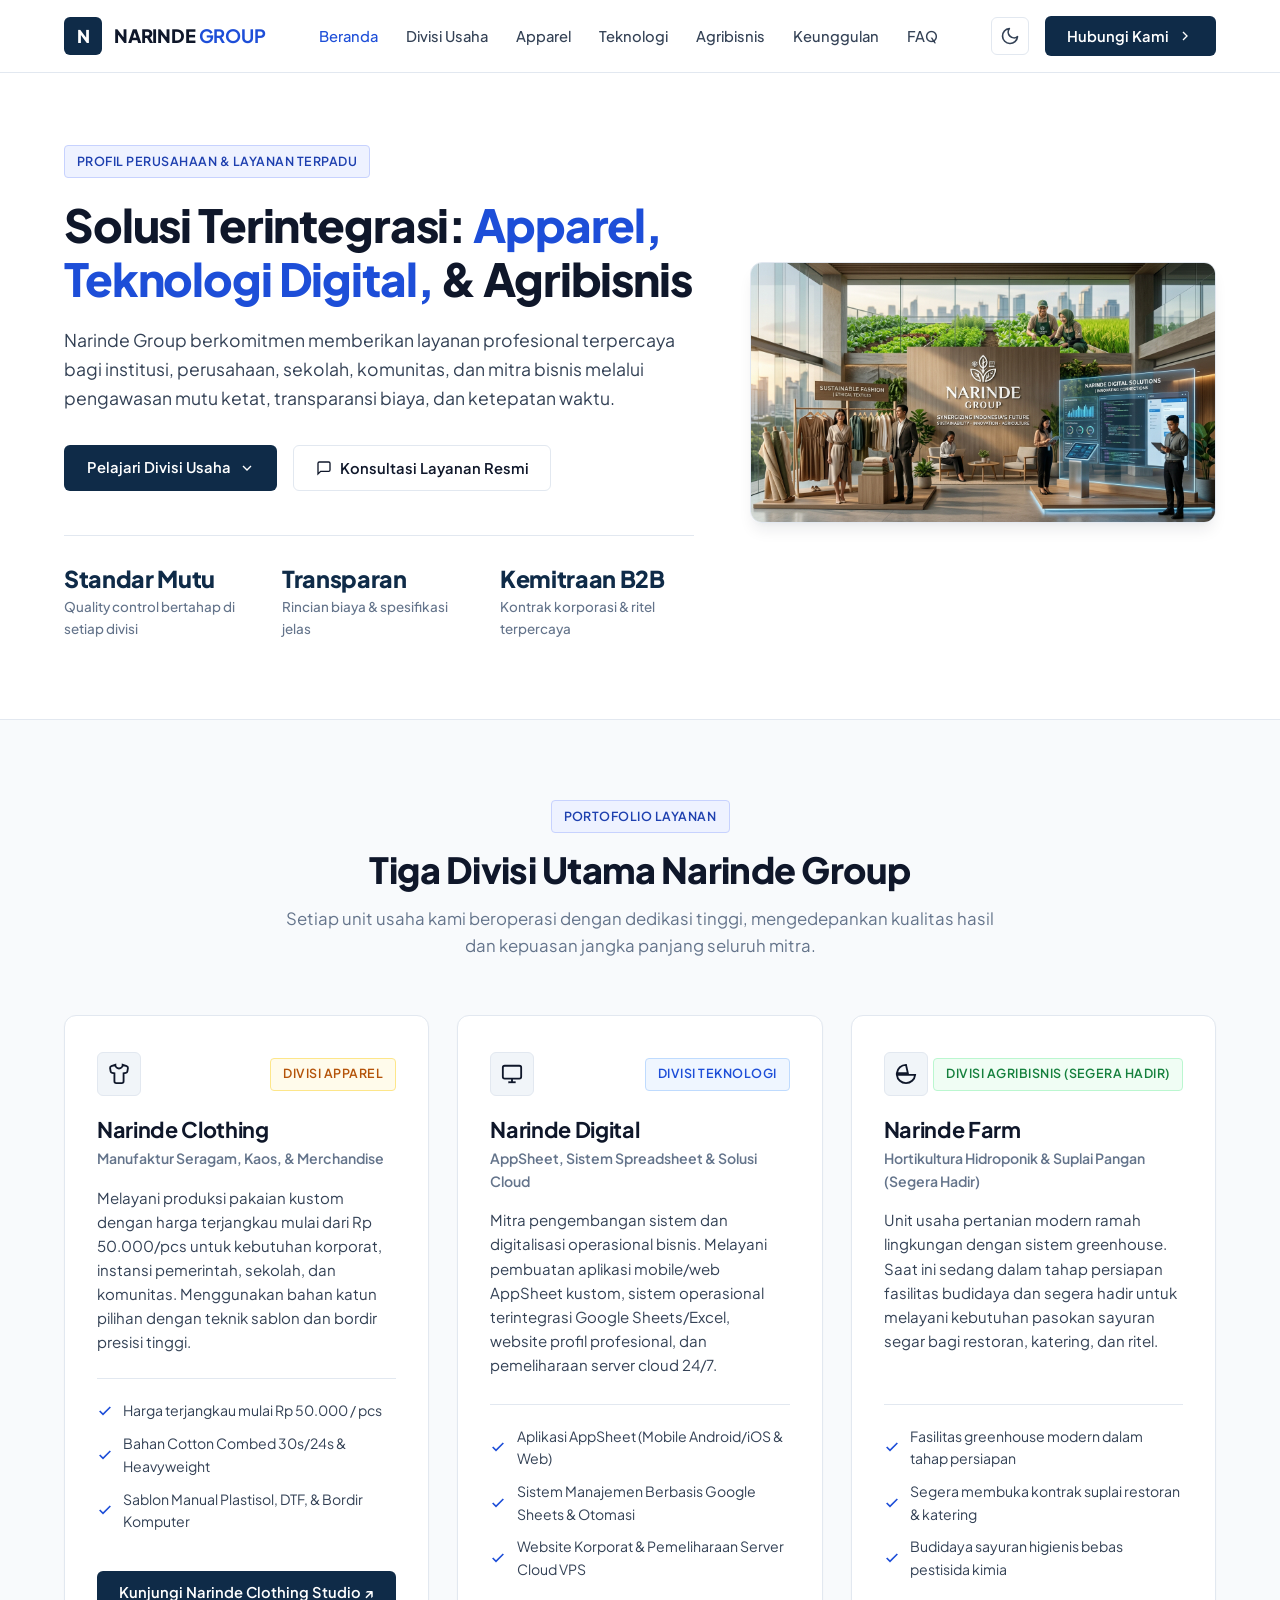
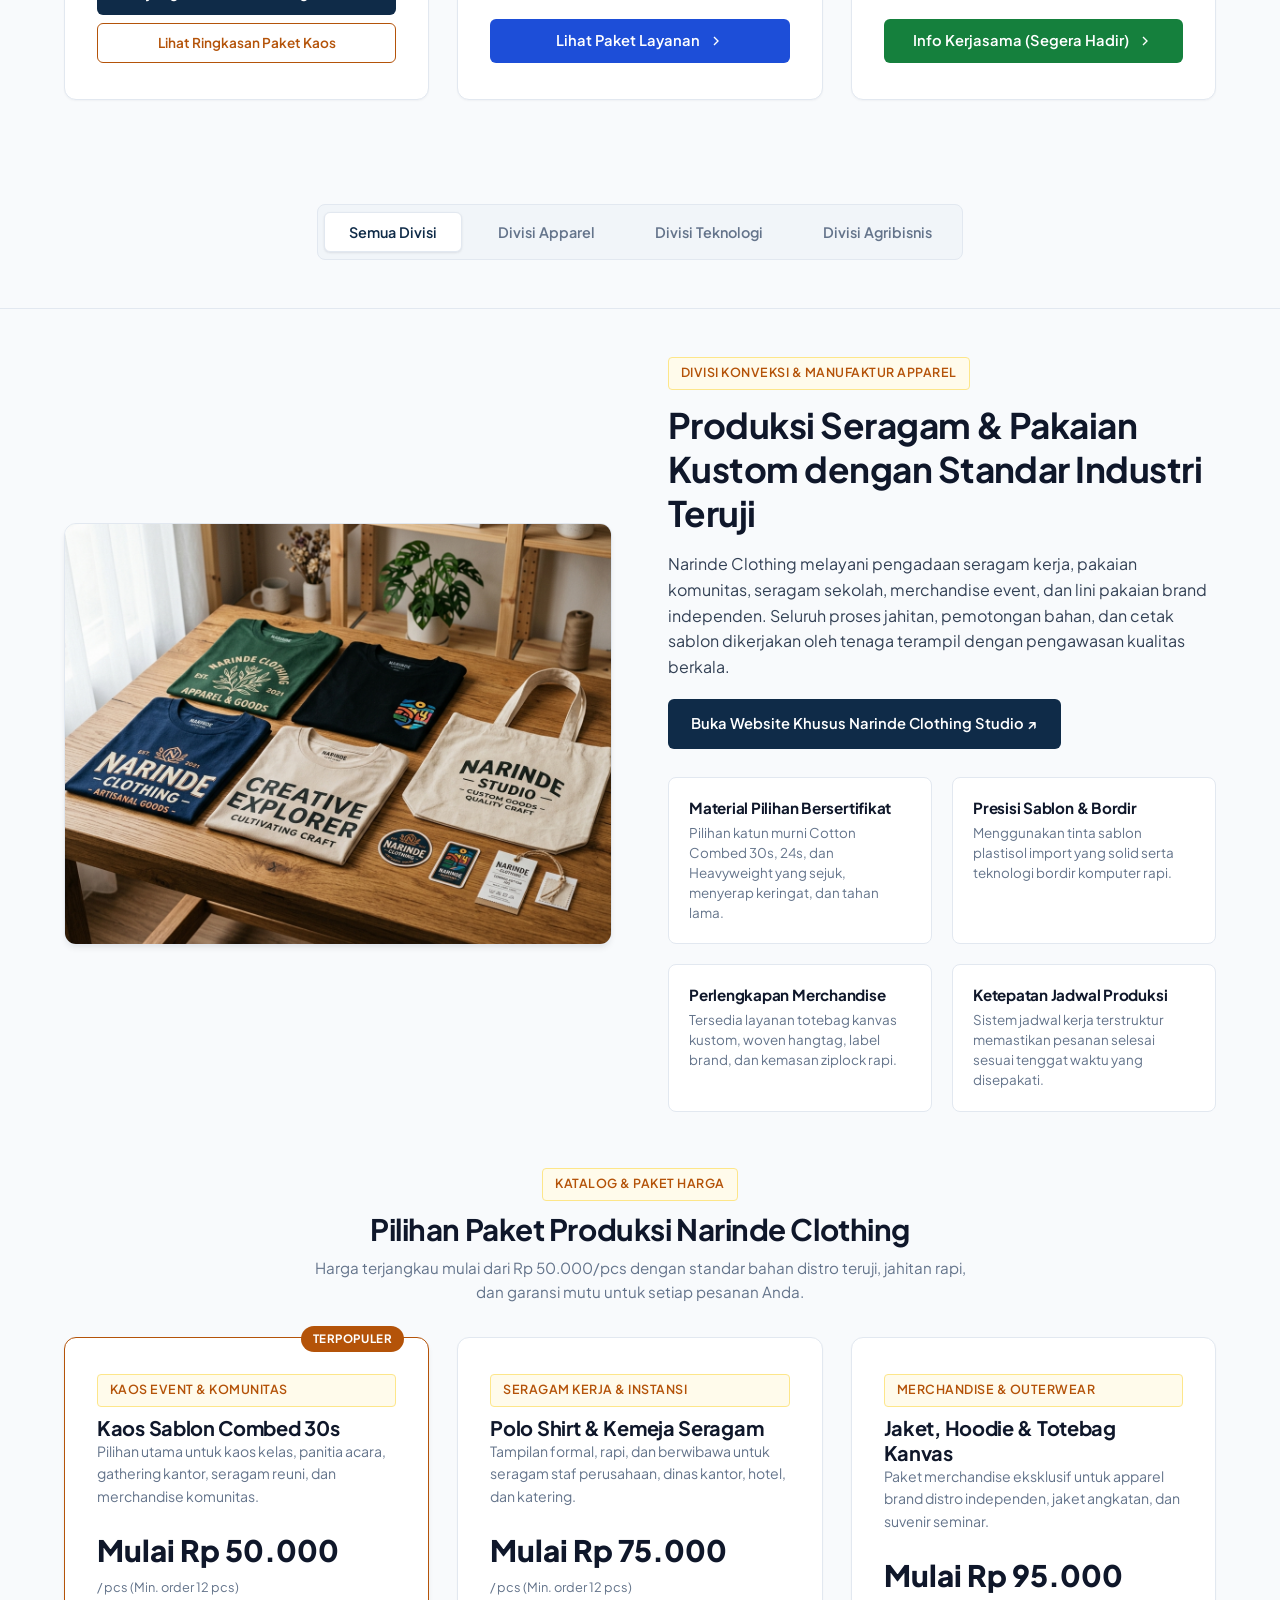
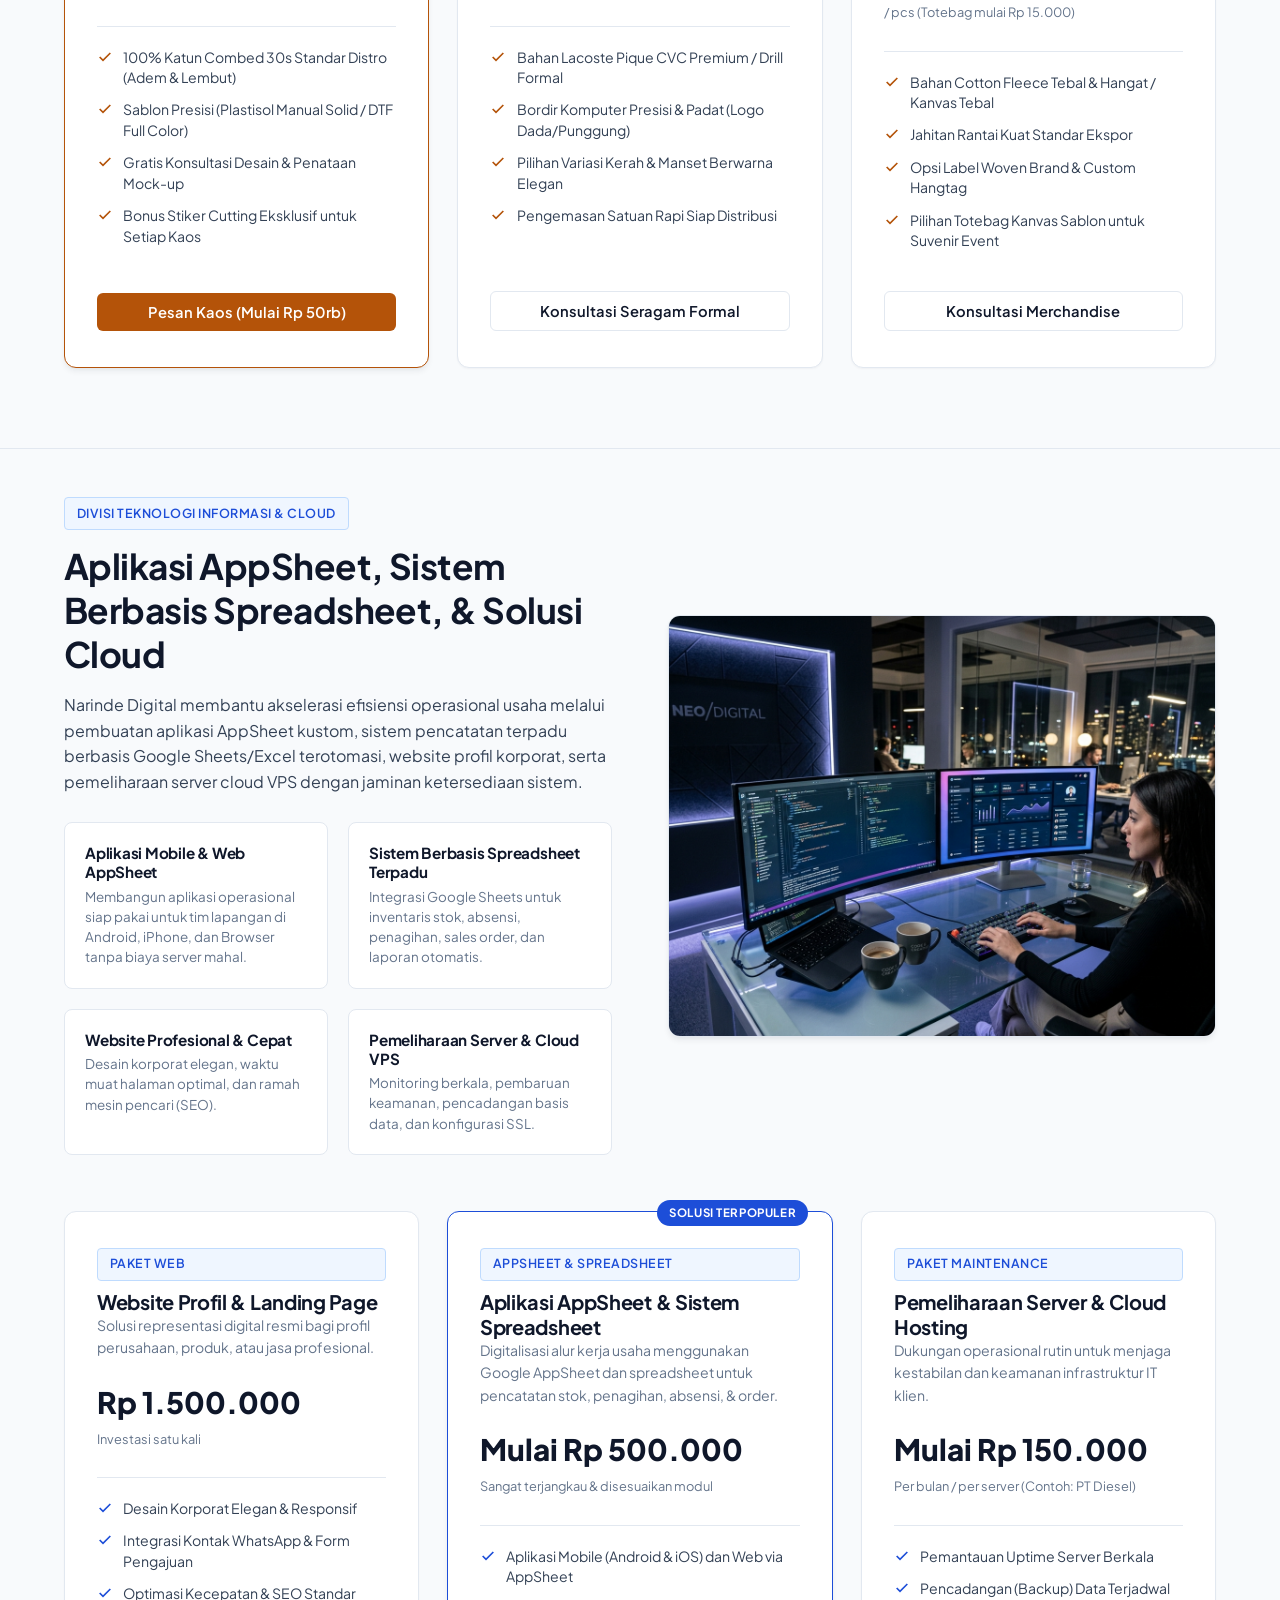
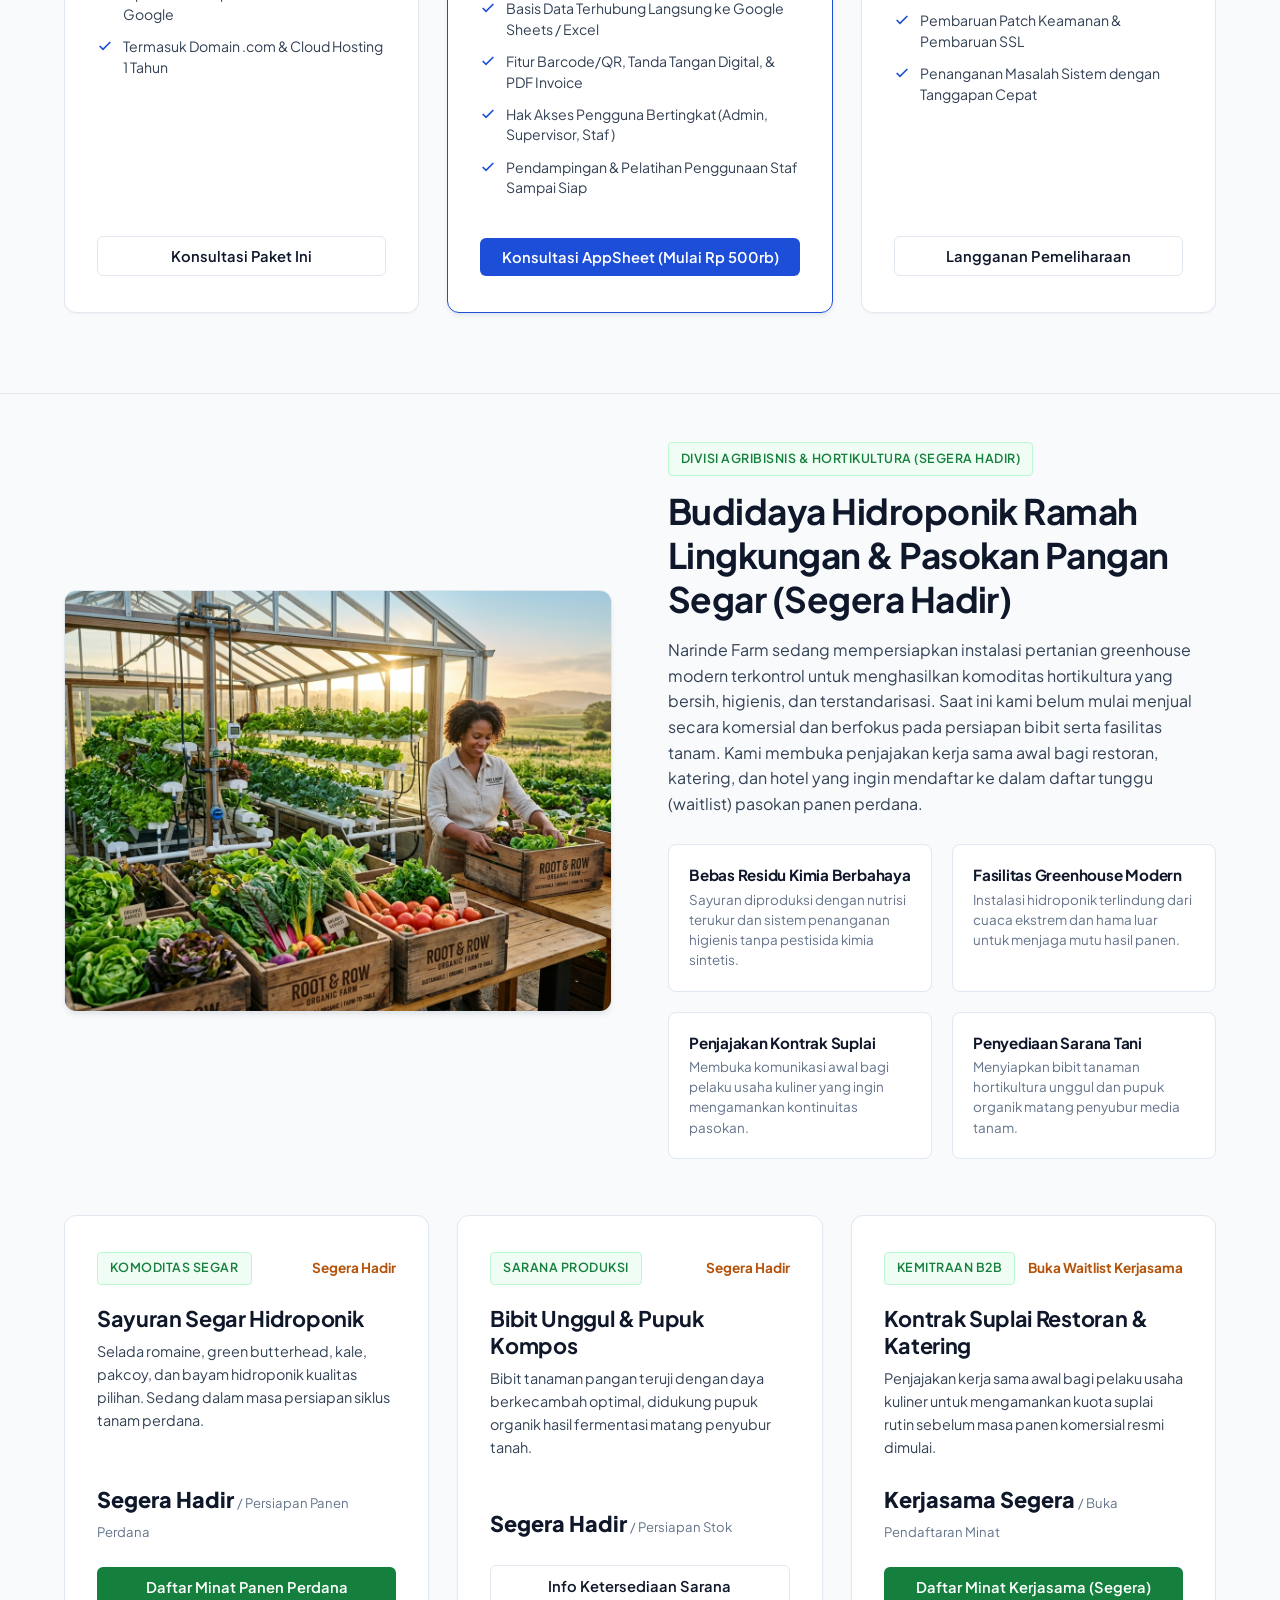
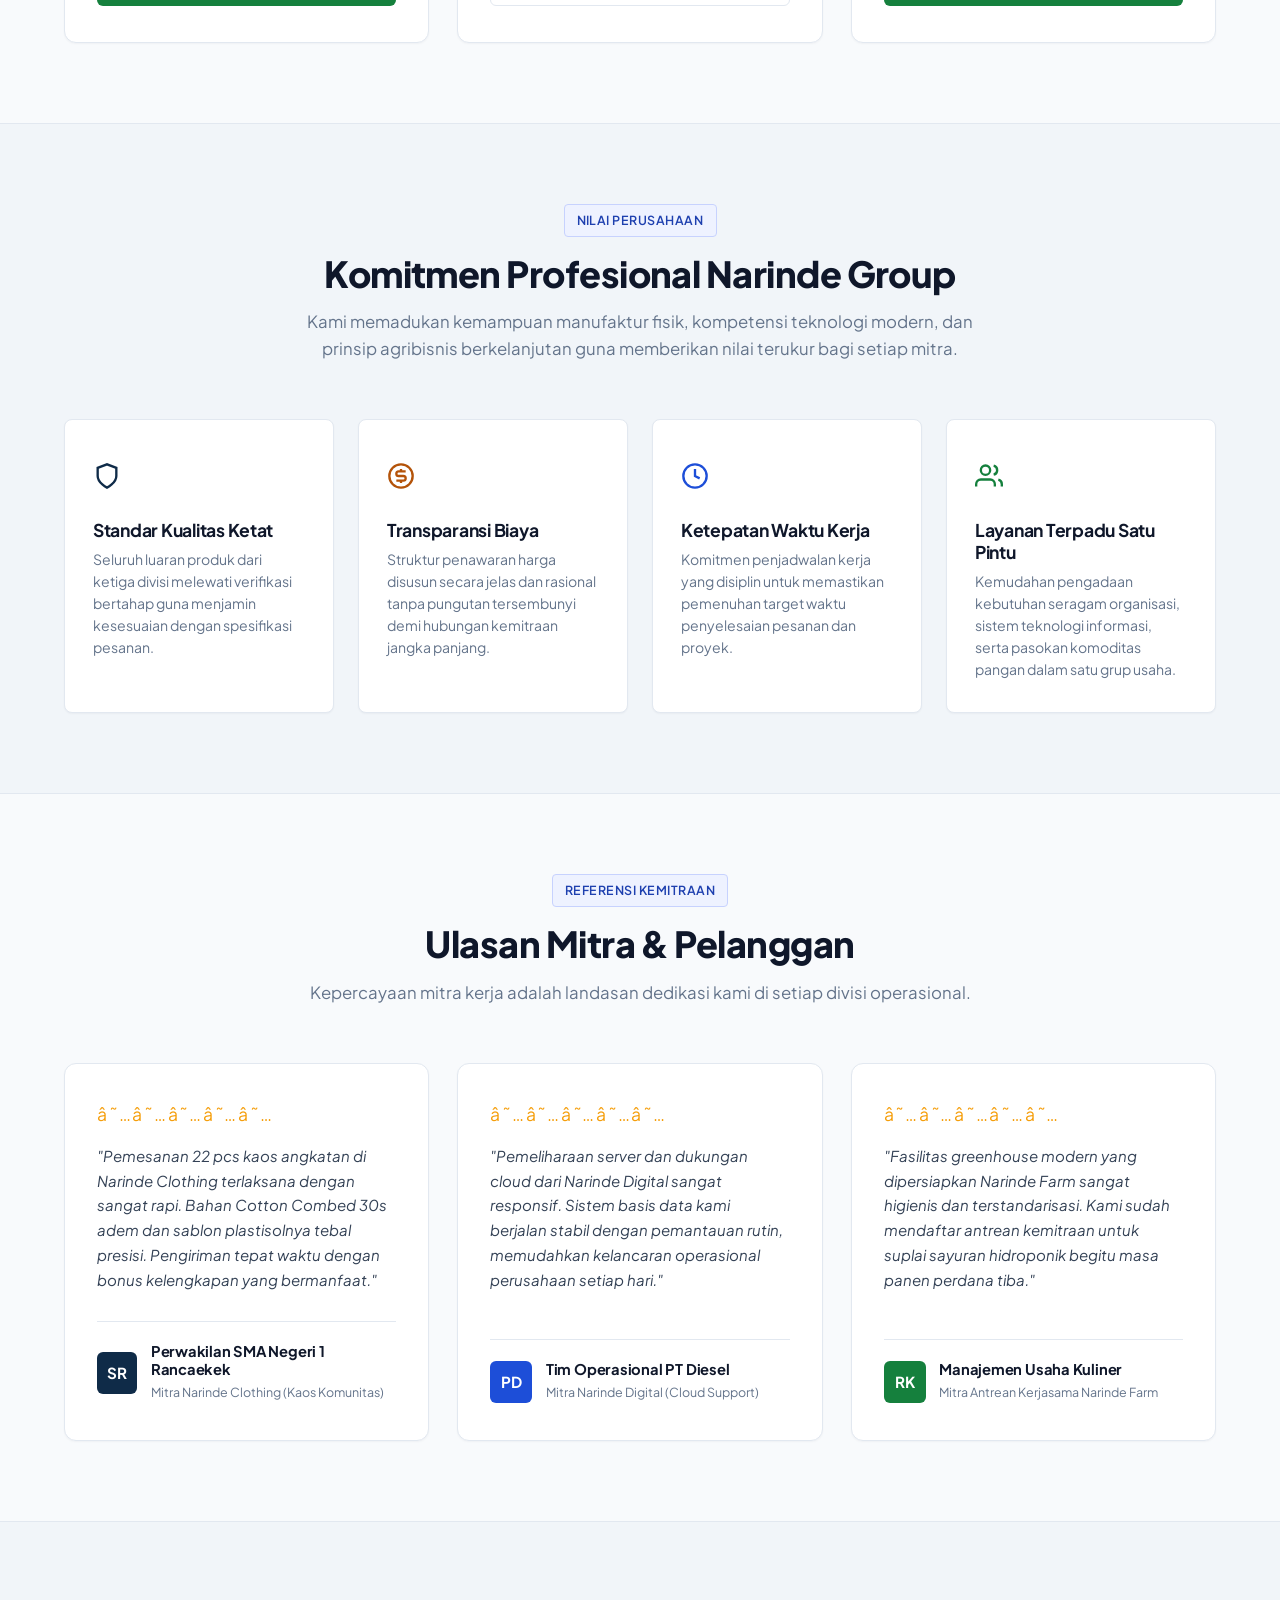
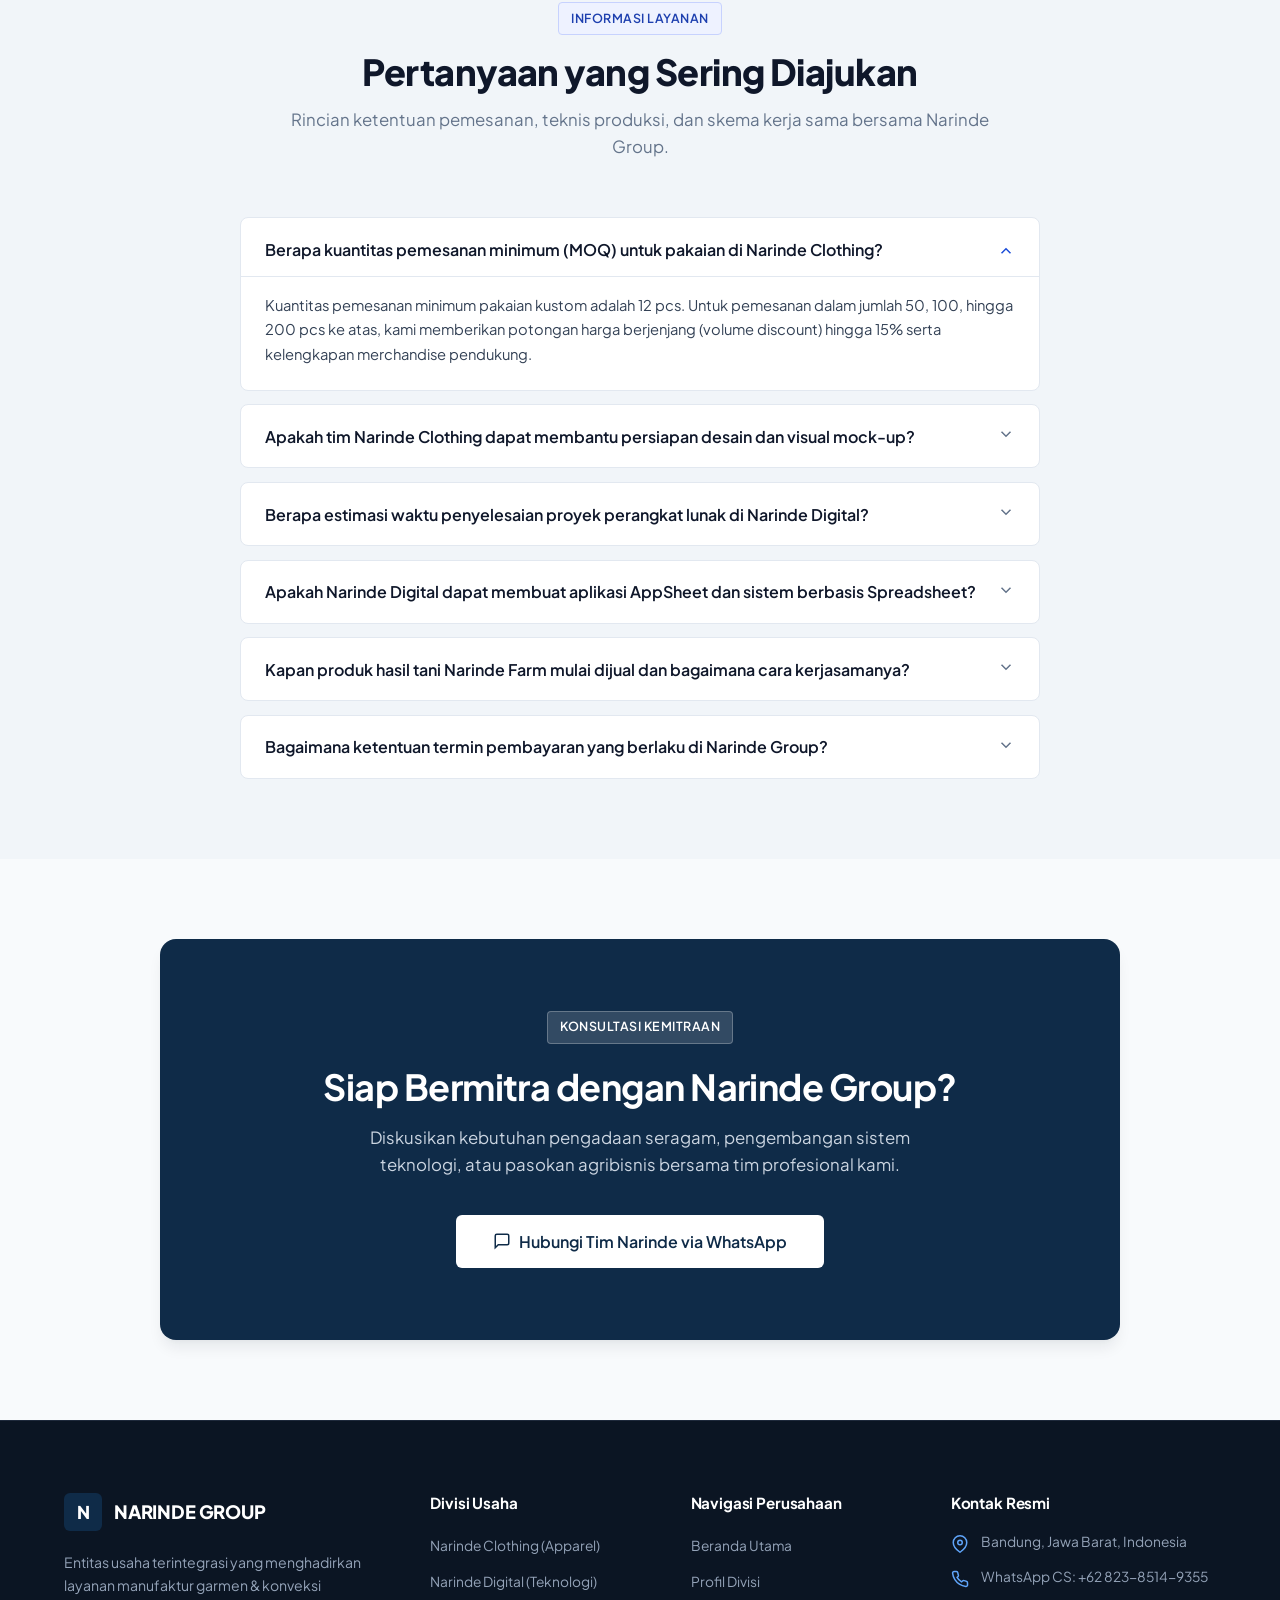
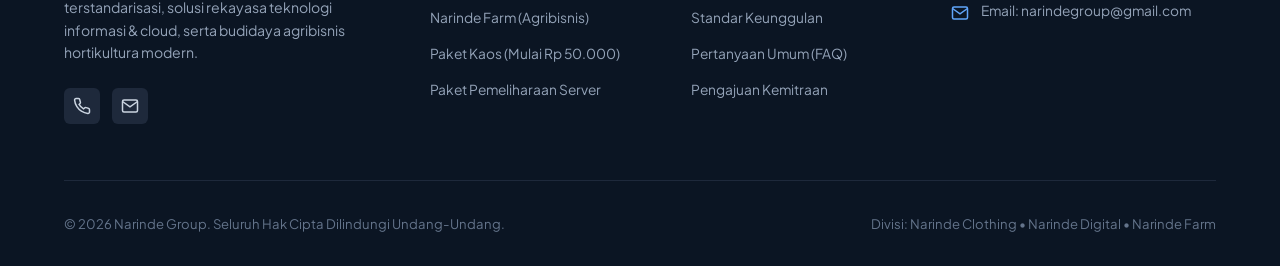
==== commit 3ea064f0: "feat: add dedicated Narinde Clothing Studio landing page under /clothing" ====
--- a/index.html
+++ b/index.html
@@ -1,4 +1,4 @@
-<!DOCTYPE html>
+﻿<!DOCTYPE html>
 <html lang="id" data-theme="light">
 <head>
   <meta charset="UTF-8">
@@ -151,10 +151,14 @@
               <span>Sablon Manual Plastisol, DTF, & Bordir Komputer</span>
             </li>
           </ul>
-          <a href="#section-clothing" class="btn btn-clothing">
-            <span>Lihat Paket Kaos (Mulai Rp 50rb)</span>
-            <svg width="16" height="16" viewBox="0 0 24 24" fill="none" stroke="currentColor" stroke-width="2"><polyline points="9 18 15 12 9 6"/></svg>
-          </a>
+          <div style="display: flex; flex-direction: column; gap: 0.5rem;">
+            <a href="./clothing/" class="btn btn-clothing" style="background-color: var(--corporate-navy); color: #fff; text-decoration: none;">
+              <span>Kunjungi Narinde Clothing Studio ↗</span>
+            </a>
+            <a href="#section-clothing" class="btn btn-outline" style="border-color: var(--clothing-primary); color: var(--clothing-primary); text-decoration: none; font-size: 0.85rem; padding: 0.5rem;">
+              <span>Lihat Ringkasan Paket Kaos</span>
+            </a>
+          </div>
         </div>
 
         <!-- 2. Digital -->
@@ -258,6 +262,11 @@
           <p>
             Narinde Clothing melayani pengadaan seragam kerja, pakaian komunitas, seragam sekolah, merchandise event, dan lini pakaian brand independen. Seluruh proses jahitan, pemotongan bahan, dan cetak sablon dikerjakan oleh tenaga terampil dengan pengawasan kualitas berkala.
           </p>
+          <div style="margin: 1.25rem 0;">
+            <a href="./clothing/" class="btn btn-primary" style="background-color: var(--corporate-navy); color: #fff; display: inline-flex; align-items: center; gap: 0.5rem; text-decoration: none; padding: 0.75rem 1.4rem; border-radius: var(--radius-sm); font-weight: 600;">
+              <span>Buka Website Khusus Narinde Clothing Studio ↗</span>
+            </a>
+          </div>
 
           <div class="feature-list">
             <div class="feature-box">
@@ -593,7 +602,7 @@
 
       <div class="testimonials-grid">
         <div class="testimonial-card">
-          <div class="testimonial-stars">★★★★★</div>
+          <div class="testimonial-stars">â˜…â˜…â˜…â˜…â˜…</div>
           <p class="testimonial-text">
             "Pemesanan 22 pcs kaos angkatan di Narinde Clothing terlaksana dengan sangat rapi. Bahan Cotton Combed 30s adem dan sablon plastisolnya tebal presisi. Pengiriman tepat waktu dengan bonus kelengkapan yang bermanfaat."
           </p>
@@ -607,7 +616,7 @@
         </div>
 
         <div class="testimonial-card">
-          <div class="testimonial-stars">★★★★★</div>
+          <div class="testimonial-stars">â˜…â˜…â˜…â˜…â˜…</div>
           <p class="testimonial-text">
             "Pemeliharaan server dan dukungan cloud dari Narinde Digital sangat responsif. Sistem basis data kami berjalan stabil dengan pemantauan rutin, memudahkan kelancaran operasional perusahaan setiap hari."
           </p>
@@ -621,7 +630,7 @@
         </div>
 
         <div class="testimonial-card">
-          <div class="testimonial-stars">★★★★★</div>
+          <div class="testimonial-stars">â˜…â˜…â˜…â˜…â˜…</div>
           <p class="testimonial-text">
             "Fasilitas greenhouse modern yang dipersiapkan Narinde Farm sangat higienis dan terstandarisasi. Kami sudah mendaftar antrean kemitraan untuk suplai sayuran hidroponik begitu masa panen perdana tiba."
           </p>
@@ -855,3 +864,4 @@
   <script src="app.js"></script>
 </body>
 </html>
+
